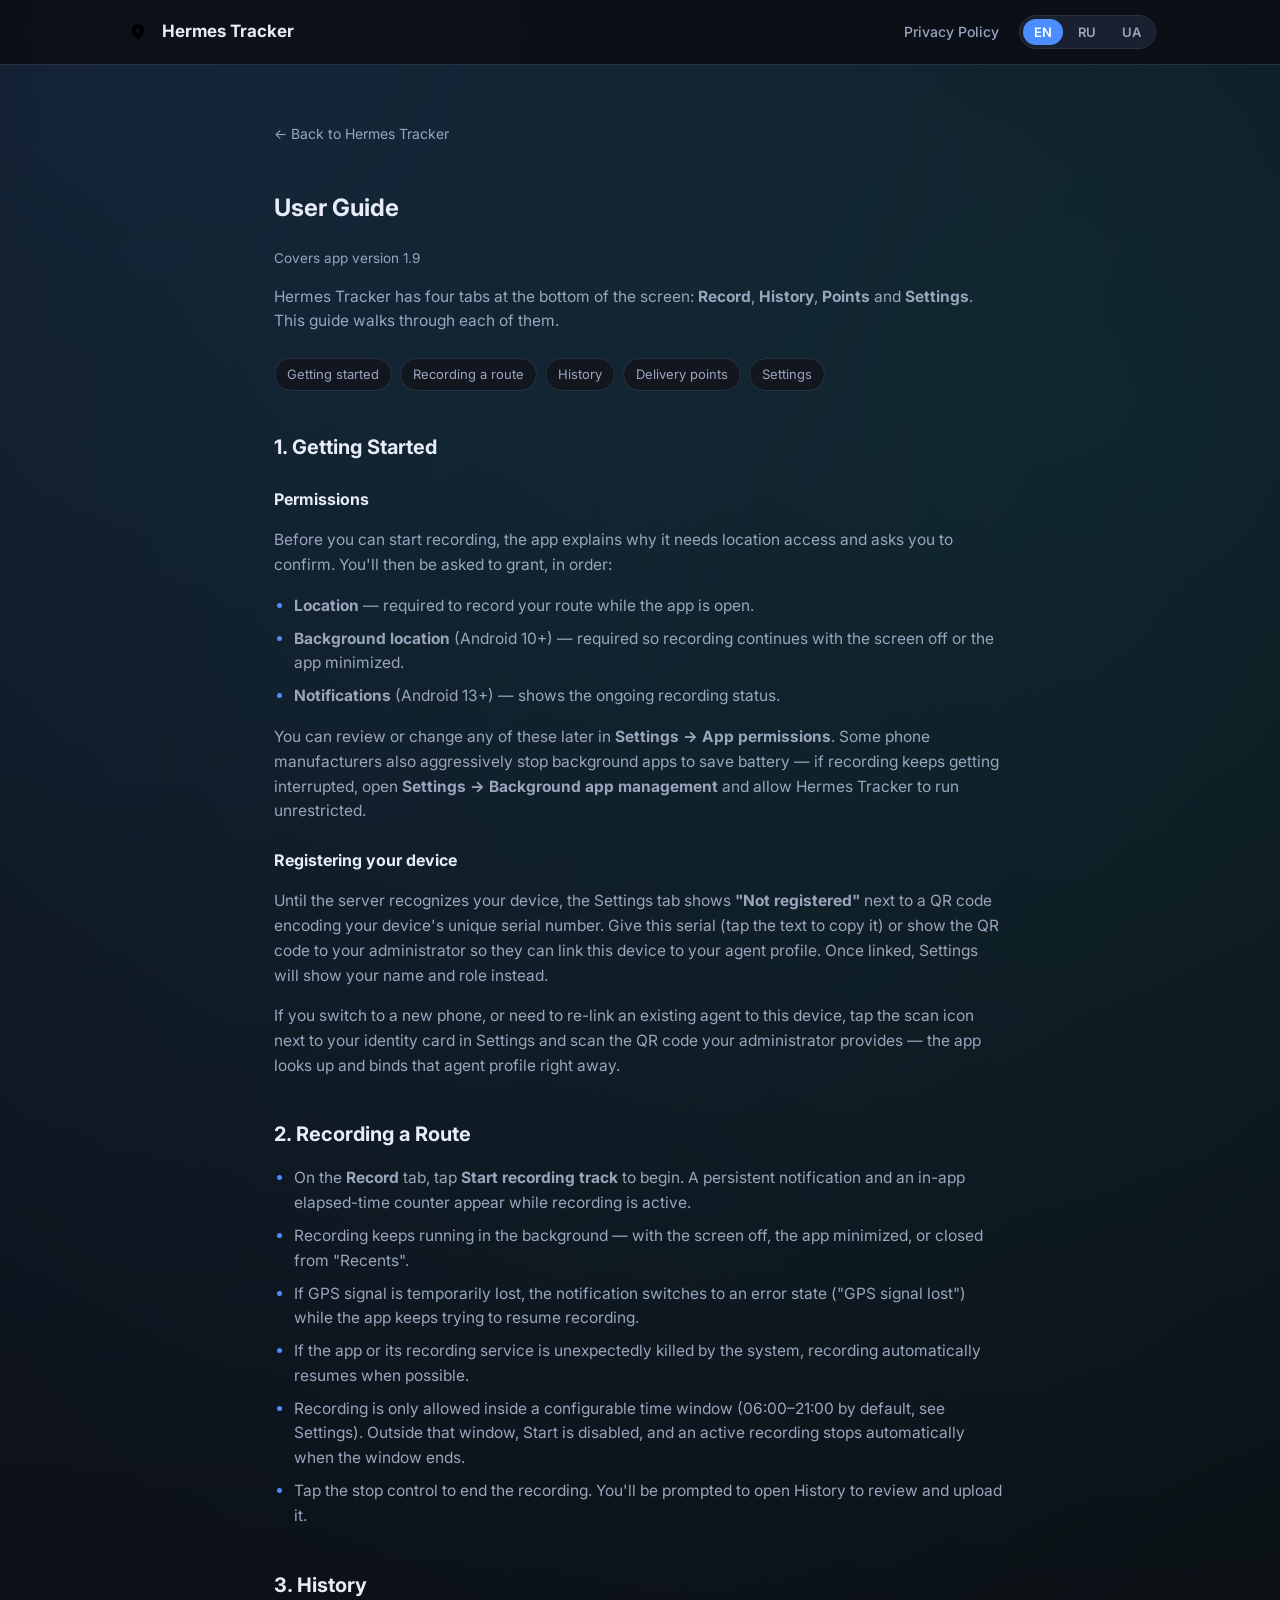
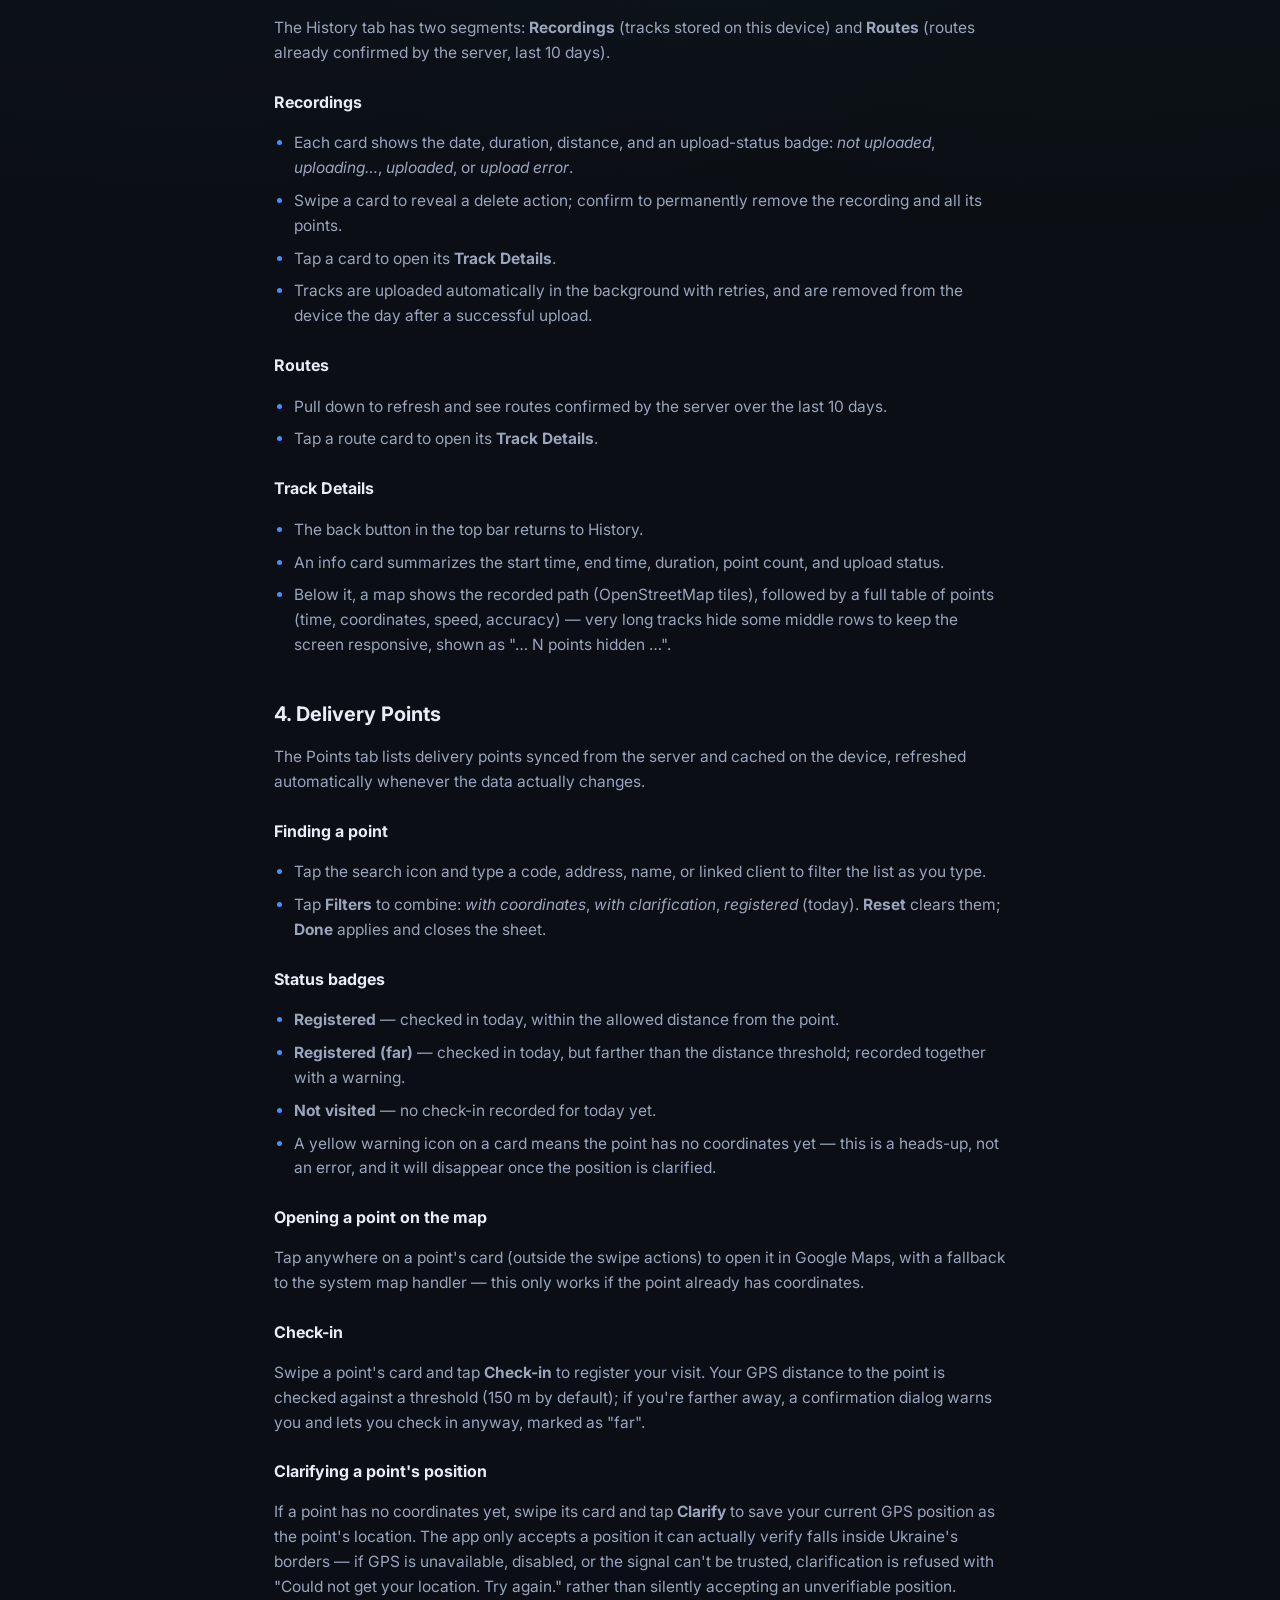
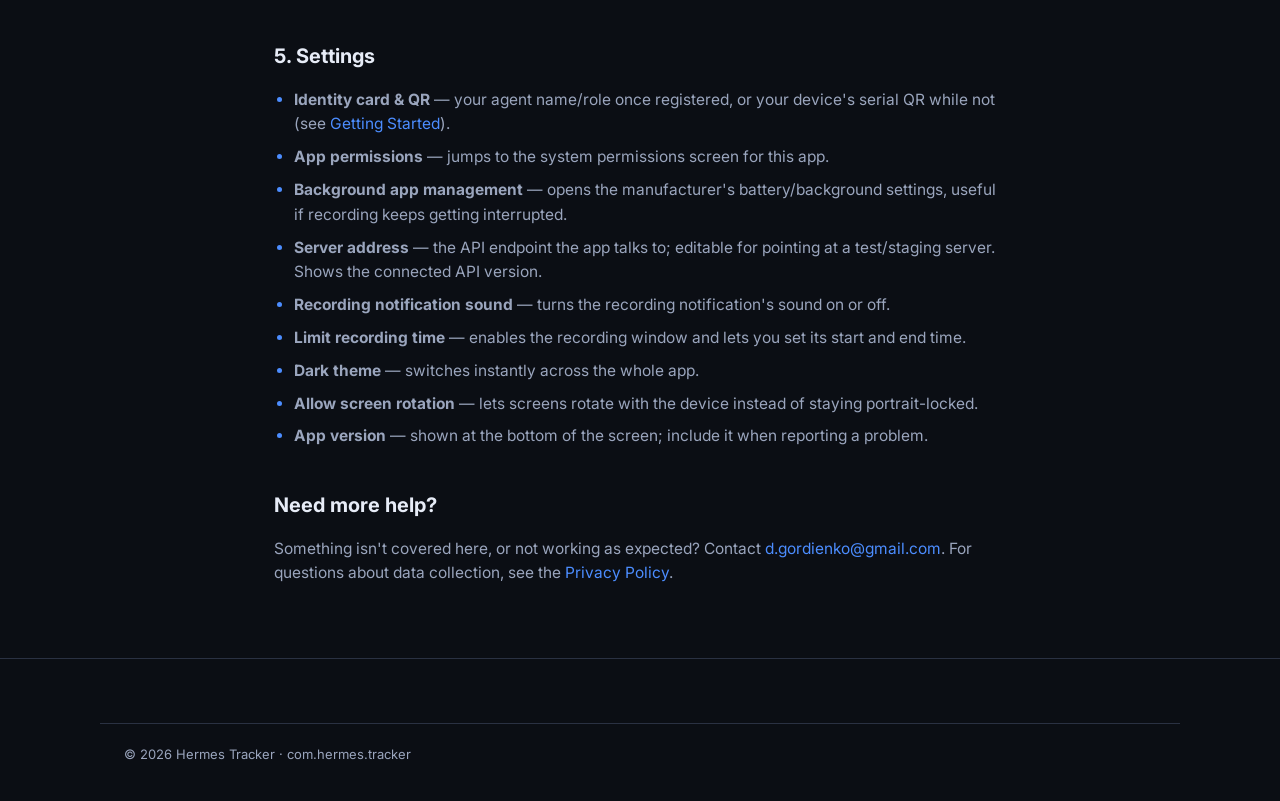
==== guide.html @ 06963a8d "Add user guide page (EN/RU/UK) documenting all app screens Covers permissions and device registratio" ====
<!doctype html>
<html lang="en">
<head>
<meta charset="utf-8">
<meta name="viewport" content="width=device-width, initial-scale=1">
<title>User Guide — Hermes Tracker</title>
<meta name="description" content="How to use Hermes Tracker: recording routes, checking in at delivery points, history, and settings.">
<link rel="icon" type="image/svg+xml" href="assets/img/icon.svg">
<link rel="preconnect" href="https://fonts.googleapis.com">
<link rel="preconnect" href="https://fonts.gstatic.com" crossorigin>
<link href="https://fonts.googleapis.com/css2?family=Inter:wght@400;500;600;700;800&display=swap" rel="stylesheet">
<link rel="stylesheet" href="assets/css/style.css">
</head>
<body>

<header class="site-header">
  <div class="wrap">
    <a class="brand" href="index.html" style="text-decoration:none;">
      <span class="mark"><img src="assets/img/mark.svg" alt="" width="28" height="28"></span>
      Hermes Tracker
    </a>
    <nav class="header-nav">
      <a class="nav-link" href="privacy.html">
        <span data-lang-block="en">Privacy Policy</span>
        <span data-lang-block="ru">Политика конфиденциальности</span>
        <span data-lang-block="uk">Політика конфіденційності</span>
      </a>
      <div class="lang-switch" role="group" aria-label="Language">
        <button class="lang-btn" type="button" data-set-lang="en">EN</button>
        <button class="lang-btn" type="button" data-set-lang="ru">RU</button>
        <button class="lang-btn" type="button" data-set-lang="uk">UA</button>
      </div>
    </nav>
  </div>
</header>

<section>
  <div class="wrap policy">

    <a class="back-link" href="index.html">
      <span data-lang-block="en">&larr; Back to Hermes Tracker</span>
      <span data-lang-block="ru">&larr; Назад к Hermes Tracker</span>
      <span data-lang-block="uk">&larr; Назад до Hermes Tracker</span>
    </a>

    <h1 data-lang-block="en">User Guide</h1>
    <h1 data-lang-block="ru">Руководство пользователя</h1>
    <h1 data-lang-block="uk">Посібник користувача</h1>

    <p class="updated" data-lang-block="en">Covers app version 1.9</p>
    <p class="updated" data-lang-block="ru">Актуально для версии приложения 1.9</p>
    <p class="updated" data-lang-block="uk">Актуально для версії застосунку 1.9</p>

    <p data-lang-block="en">Hermes Tracker has four tabs at the bottom of the screen: <strong>Record</strong>, <strong>History</strong>, <strong>Points</strong> and <strong>Settings</strong>. This guide walks through each of them.</p>
    <p data-lang-block="ru">В нижней части экрана Hermes Tracker расположены четыре вкладки: <strong>Запись</strong>, <strong>История</strong>, <strong>Точки</strong> и <strong>Настройки</strong>. Это руководство описывает каждую из них.</p>
    <p data-lang-block="uk">У нижній частині екрана Hermes Tracker розташовано чотири вкладки: <strong>Запис</strong>, <strong>Історія</strong>, <strong>Точки</strong> та <strong>Налаштування</strong>. Цей посібник описує кожну з них.</p>

    <nav class="toc" aria-label="Sections">
      <a class="pill" href="#getting-started" data-lang-block="en">Getting started</a>
      <a class="pill" href="#getting-started" data-lang-block="ru">Начало работы</a>
      <a class="pill" href="#getting-started" data-lang-block="uk">Початок роботи</a>

      <a class="pill" href="#recording" data-lang-block="en">Recording a route</a>
      <a class="pill" href="#recording" data-lang-block="ru">Запись маршрута</a>
      <a class="pill" href="#recording" data-lang-block="uk">Запис маршруту</a>

      <a class="pill" href="#history" data-lang-block="en">History</a>
      <a class="pill" href="#history" data-lang-block="ru">История</a>
      <a class="pill" href="#history" data-lang-block="uk">Історія</a>

      <a class="pill" href="#points" data-lang-block="en">Delivery points</a>
      <a class="pill" href="#points" data-lang-block="ru">Точки доставки</a>
      <a class="pill" href="#points" data-lang-block="uk">Точки доставки</a>

      <a class="pill" href="#settings" data-lang-block="en">Settings</a>
      <a class="pill" href="#settings" data-lang-block="ru">Настройки</a>
      <a class="pill" href="#settings" data-lang-block="uk">Налаштування</a>
    </nav>

    <!-- 1. Getting started -->
    <h2 id="getting-started" data-lang-block="en">1. Getting Started</h2>
    <h2 id="getting-started" data-lang-block="ru">1. Начало работы</h2>
    <h2 id="getting-started" data-lang-block="uk">1. Початок роботи</h2>

    <h3 data-lang-block="en">Permissions</h3>
    <h3 data-lang-block="ru">Разрешения</h3>
    <h3 data-lang-block="uk">Дозволи</h3>

    <p data-lang-block="en">Before you can start recording, the app explains why it needs location access and asks you to confirm. You'll then be asked to grant, in order:</p>
    <p data-lang-block="ru">Перед началом записи приложение объясняет, зачем ему нужен доступ к геолокации, и просит подтвердить это. После этого будет предложено предоставить по очереди:</p>
    <p data-lang-block="uk">Перед початком запису застосунок пояснює, навіщо йому потрібен доступ до геолокації, і просить підтвердити це. Після цього буде запропоновано надати по черзі:</p>

    <ul data-lang-block="en">
      <li><strong>Location</strong> — required to record your route while the app is open.</li>
      <li><strong>Background location</strong> (Android 10+) — required so recording continues with the screen off or the app minimized.</li>
      <li><strong>Notifications</strong> (Android 13+) — shows the ongoing recording status.</li>
    </ul>
    <ul data-lang-block="ru">
      <li><strong>Геолокация</strong> — нужна для записи маршрута, пока приложение открыто.</li>
      <li><strong>Фоновая геолокация</strong> (Android 10+) — нужна, чтобы запись продолжалась при выключенном экране или свёрнутом приложении.</li>
      <li><strong>Уведомления</strong> (Android 13+) — показывают текущий статус записи.</li>
    </ul>
    <ul data-lang-block="uk">
      <li><strong>Геолокація</strong> — потрібна для запису маршруту, поки застосунок відкрито.</li>
      <li><strong>Фонова геолокація</strong> (Android 10+) — потрібна, щоб запис тривав при вимкненому екрані або згорнутому застосунку.</li>
      <li><strong>Сповіщення</strong> (Android 13+) — показують поточний статус запису.</li>
    </ul>

    <p data-lang-block="en">You can review or change any of these later in <strong>Settings → App permissions</strong>. Some phone manufacturers also aggressively stop background apps to save battery — if recording keeps getting interrupted, open <strong>Settings → Background app management</strong> and allow Hermes Tracker to run unrestricted.</p>
    <p data-lang-block="ru">Позже эти разрешения можно проверить или изменить в разделе <strong>Настройки → Разрешения приложения</strong>. Некоторые производители телефонов агрессивно останавливают фоновые приложения для экономии заряда — если запись постоянно прерывается, откройте <strong>Настройки → Управление фоновыми приложениями</strong> и разрешите Hermes Tracker работать без ограничений.</p>
    <p data-lang-block="uk">Пізніше ці дозволи можна перевірити чи змінити в розділі <strong>Налаштування → Дозволи застосунку</strong>. Деякі виробники телефонів агресивно зупиняють фонові застосунки для економії заряду — якщо запис постійно переривається, відкрийте <strong>Налаштування → Управління фоновими застосунками</strong> і дозвольте Hermes Tracker працювати без обмежень.</p>

    <h3 data-lang-block="en">Registering your device</h3>
    <h3 data-lang-block="ru">Регистрация устройства</h3>
    <h3 data-lang-block="uk">Реєстрація пристрою</h3>

    <p data-lang-block="en">Until the server recognizes your device, the Settings tab shows <strong>"Not registered"</strong> next to a QR code encoding your device's unique serial number. Give this serial (tap the text to copy it) or show the QR code to your administrator so they can link this device to your agent profile. Once linked, Settings will show your name and role instead.</p>
    <p data-lang-block="ru">Пока сервер не распознал ваше устройство, во вкладке Настройки отображается надпись <strong>«Не зарегистрировано»</strong> рядом с QR-кодом, в котором зашит уникальный серийный номер устройства. Сообщите этот серийный номер (нажмите на текст, чтобы скопировать его) или покажите QR-код администратору, чтобы он привязал это устройство к вашему профилю агента. После привязки в Настройках появятся ваше имя и должность.</p>
    <p data-lang-block="uk">Поки сервер не розпізнав ваш пристрій, у вкладці Налаштування відображається напис <strong>«Не зареєстровано»</strong> поруч із QR-кодом, у якому зашито унікальний серійний номер пристрою. Повідомте цей серійний номер (натисніть на текст, щоб скопіювати його) або покажіть QR-код адміністратору, щоб він прив'язав цей пристрій до вашого профілю агента. Після прив'язки в Налаштуваннях з'являться ваше ім'я та посада.</p>

    <p data-lang-block="en">If you switch to a new phone, or need to re-link an existing agent to this device, tap the scan icon next to your identity card in Settings and scan the QR code your administrator provides — the app looks up and binds that agent profile right away.</p>
    <p data-lang-block="ru">Если вы переходите на новый телефон или нужно повторно привязать существующего агента к этому устройству, нажмите значок сканирования рядом с карточкой профиля в Настройках и отсканируйте QR-код, предоставленный администратором — приложение сразу найдёт и привяжет этот профиль агента.</p>
    <p data-lang-block="uk">Якщо ви переходите на новий телефон або потрібно повторно прив'язати наявного агента до цього пристрою, натисніть значок сканування поруч із карткою профілю в Налаштуваннях і відскануйте QR-код, наданий адміністратором — застосунок одразу знайде і прив'яже цей профіль агента.</p>

    <!-- 2. Recording -->
    <h2 id="recording" data-lang-block="en">2. Recording a Route</h2>
    <h2 id="recording" data-lang-block="ru">2. Запись маршрута</h2>
    <h2 id="recording" data-lang-block="uk">2. Запис маршруту</h2>

    <ul data-lang-block="en">
      <li>On the <strong>Record</strong> tab, tap <strong>Start recording track</strong> to begin. A persistent notification and an in-app elapsed-time counter appear while recording is active.</li>
      <li>Recording keeps running in the background — with the screen off, the app minimized, or closed from "Recents".</li>
      <li>If GPS signal is temporarily lost, the notification switches to an error state ("GPS signal lost") while the app keeps trying to resume recording.</li>
      <li>If the app or its recording service is unexpectedly killed by the system, recording automatically resumes when possible.</li>
      <li>Recording is only allowed inside a configurable time window (06:00–21:00 by default, see Settings). Outside that window, Start is disabled, and an active recording stops automatically when the window ends.</li>
      <li>Tap the stop control to end the recording. You'll be prompted to open History to review and upload it.</li>
    </ul>
    <ul data-lang-block="ru">
      <li>На вкладке <strong>Запись</strong> нажмите <strong>«Начать запись трека»</strong>, чтобы начать. Пока запись активна, отображается постоянное уведомление и счётчик прошедшего времени в приложении.</li>
      <li>Запись продолжает работать в фоне — при выключенном экране, свёрнутом приложении или его закрытии из списка «Недавние».</li>
      <li>Если сигнал GPS временно потерян, уведомление переключается в состояние ошибки («Сигнал GPS потерян»), а приложение продолжает попытки возобновить запись.</li>
      <li>Если система неожиданно завершает приложение или его сервис записи, запись автоматически возобновляется, когда это становится возможно.</li>
      <li>Запись разрешена только в пределах настраиваемого временного окна (по умолчанию 06:00–21:00, см. Настройки). Вне этого окна кнопка «Начать» недоступна, а активная запись автоматически останавливается по окончании окна.</li>
      <li>Нажмите кнопку остановки, чтобы завершить запись. Приложение предложит перейти в Историю, чтобы проверить и выгрузить трек.</li>
    </ul>
    <ul data-lang-block="uk">
      <li>На вкладці <strong>Запис</strong> натисніть <strong>«Почати запис треку»</strong>, щоб розпочати. Поки запис активний, відображається постійне сповіщення та лічильник часу, що минув, у застосунку.</li>
      <li>Запис продовжує працювати у фоні — при вимкненому екрані, згорнутому застосунку чи його закритті зі списку «Останні».</li>
      <li>Якщо сигнал GPS тимчасово втрачено, сповіщення перемикається в стан помилки («Сигнал GPS втрачено»), а застосунок продовжує намагатися відновити запис.</li>
      <li>Якщо система несподівано завершує застосунок або його сервіс запису, запис автоматично відновлюється, щойно це стає можливим.</li>
      <li>Запис дозволено лише в межах налаштовуваного часового вікна (за замовчуванням 06:00–21:00, див. Налаштування). Поза цим вікном кнопка «Почати» недоступна, а активний запис автоматично зупиняється по завершенні вікна.</li>
      <li>Натисніть кнопку зупинки, щоб завершити запис. Застосунок запропонує перейти до Історії, щоб перевірити та вивантажити трек.</li>
    </ul>

    <!-- 3. History -->
    <h2 id="history" data-lang-block="en">3. History</h2>
    <h2 id="history" data-lang-block="ru">3. История</h2>
    <h2 id="history" data-lang-block="uk">3. Історія</h2>

    <p data-lang-block="en">The History tab has two segments: <strong>Recordings</strong> (tracks stored on this device) and <strong>Routes</strong> (routes already confirmed by the server, last 10 days).</p>
    <p data-lang-block="ru">Вкладка История содержит два раздела: <strong>Записи</strong> (треки, хранящиеся на этом устройстве) и <strong>Маршруты</strong> (маршруты, уже подтверждённые сервером, за последние 10 дней).</p>
    <p data-lang-block="uk">Вкладка Історія містить два розділи: <strong>Записи</strong> (треки, що зберігаються на цьому пристрої) і <strong>Маршрути</strong> (маршрути, вже підтверджені сервером, за останні 10 днів).</p>

    <h3 data-lang-block="en">Recordings</h3>
    <h3 data-lang-block="ru">Записи</h3>
    <h3 data-lang-block="uk">Записи</h3>

    <ul data-lang-block="en">
      <li>Each card shows the date, duration, distance, and an upload-status badge: <em>not uploaded</em>, <em>uploading…</em>, <em>uploaded</em>, or <em>upload error</em>.</li>
      <li>Swipe a card to reveal a delete action; confirm to permanently remove the recording and all its points.</li>
      <li>Tap a card to open its <strong>Track Details</strong>.</li>
      <li>Tracks are uploaded automatically in the background with retries, and are removed from the device the day after a successful upload.</li>
    </ul>
    <ul data-lang-block="ru">
      <li>Каждая карточка показывает дату, длительность, дистанцию и бейдж статуса выгрузки: <em>не выгружен</em>, <em>выгружается...</em>, <em>выгружен</em> или <em>ошибка выгрузки</em>.</li>
      <li>Смахните карточку, чтобы открыть действие удаления; подтвердите, чтобы навсегда удалить запись и все её точки.</li>
      <li>Нажмите на карточку, чтобы открыть <strong>Детали трека</strong>.</li>
      <li>Треки автоматически выгружаются в фоне с повторными попытками и удаляются с устройства на следующий день после успешной выгрузки.</li>
    </ul>
    <ul data-lang-block="uk">
      <li>Кожна картка показує дату, тривалість, дистанцію та бейдж статусу вивантаження: <em>не вивантажено</em>, <em>вивантажується...</em>, <em>вивантажено</em> або <em>помилка вивантаження</em>.</li>
      <li>Змахніть картку, щоб відкрити дію видалення; підтвердіть, щоб назавжди видалити запис і всі його точки.</li>
      <li>Натисніть на картку, щоб відкрити <strong>Деталі треку</strong>.</li>
      <li>Треки автоматично вивантажуються у фоні з повторними спробами та видаляються з пристрою наступного дня після успішного вивантаження.</li>
    </ul>

    <h3 data-lang-block="en">Routes</h3>
    <h3 data-lang-block="ru">Маршруты</h3>
    <h3 data-lang-block="uk">Маршрути</h3>

    <ul data-lang-block="en">
      <li>Pull down to refresh and see routes confirmed by the server over the last 10 days.</li>
      <li>Tap a route card to open its <strong>Track Details</strong>.</li>
    </ul>
    <ul data-lang-block="ru">
      <li>Потяните вниз, чтобы обновить список маршрутов, подтверждённых сервером за последние 10 дней.</li>
      <li>Нажмите на карточку маршрута, чтобы открыть его <strong>Детали трека</strong>.</li>
    </ul>
    <ul data-lang-block="uk">
      <li>Потягніть вниз, щоб оновити список маршрутів, підтверджених сервером за останні 10 днів.</li>
      <li>Натисніть на картку маршруту, щоб відкрити його <strong>Деталі треку</strong>.</li>
    </ul>

    <h3 data-lang-block="en">Track Details</h3>
    <h3 data-lang-block="ru">Детали трека</h3>
    <h3 data-lang-block="uk">Деталі треку</h3>

    <ul data-lang-block="en">
      <li>The back button in the top bar returns to History.</li>
      <li>An info card summarizes the start time, end time, duration, point count, and upload status.</li>
      <li>Below it, a map shows the recorded path (OpenStreetMap tiles), followed by a full table of points (time, coordinates, speed, accuracy) — very long tracks hide some middle rows to keep the screen responsive, shown as "… N points hidden …".</li>
    </ul>
    <ul data-lang-block="ru">
      <li>Кнопка «Назад» в верхней панели возвращает в Историю.</li>
      <li>Карточка сведений показывает время начала, время окончания, длительность, количество точек и статус выгрузки.</li>
      <li>Ниже расположена карта с записанным маршрутом (тайлы OpenStreetMap), а под ней — полная таблица точек (время, координаты, скорость, точность); в очень длинных треках часть строк в середине скрывается для скорости работы экрана и обозначается как «… скрыто N точек …».</li>
    </ul>
    <ul data-lang-block="uk">
      <li>Кнопка «Назад» у верхній панелі повертає до Історії.</li>
      <li>Картка відомостей показує час початку, час завершення, тривалість, кількість точок і статус вивантаження.</li>
      <li>Нижче розташована карта із записаним маршрутом (тайли OpenStreetMap), а під нею — повна таблиця точок (час, координати, швидкість, точність); у дуже довгих треках частину рядків посередині приховано для швидкодії екрана, позначено як «… приховано N точок …».</li>
    </ul>

    <!-- 4. Delivery points -->
    <h2 id="points" data-lang-block="en">4. Delivery Points</h2>
    <h2 id="points" data-lang-block="ru">4. Точки доставки</h2>
    <h2 id="points" data-lang-block="uk">4. Точки доставки</h2>

    <p data-lang-block="en">The Points tab lists delivery points synced from the server and cached on the device, refreshed automatically whenever the data actually changes.</p>
    <p data-lang-block="ru">Вкладка Точки показывает список точек доставки, синхронизированных с сервера и кэшированных на устройстве; список автоматически обновляется при реальном изменении данных.</p>
    <p data-lang-block="uk">Вкладка Точки показує список точок доставки, синхронізованих із сервера та кешованих на пристрої; список автоматично оновлюється за реальної зміни даних.</p>

    <h3 data-lang-block="en">Finding a point</h3>
    <h3 data-lang-block="ru">Поиск точки</h3>
    <h3 data-lang-block="uk">Пошук точки</h3>

    <ul data-lang-block="en">
      <li>Tap the search icon and type a code, address, name, or linked client to filter the list as you type.</li>
      <li>Tap <strong>Filters</strong> to combine: <em>with coordinates</em>, <em>with clarification</em>, <em>registered</em> (today). <strong>Reset</strong> clears them; <strong>Done</strong> applies and closes the sheet.</li>
    </ul>
    <ul data-lang-block="ru">
      <li>Нажмите значок поиска и введите код, адрес, название или связанного клиента — список фильтруется по мере ввода.</li>
      <li>Нажмите <strong>«Фильтры»</strong>, чтобы скомбинировать: <em>только с координатами</em>, <em>только с уточнениями</em>, <em>только зарегистрированные</em> (сегодня). <strong>«Сбросить»</strong> очищает фильтры; <strong>«Готово»</strong> применяет их и закрывает лист.</li>
    </ul>
    <ul data-lang-block="uk">
      <li>Натисніть значок пошуку і введіть код, адресу, назву або пов'язаного клієнта — список фільтрується під час введення.</li>
      <li>Натисніть <strong>«Фільтри»</strong>, щоб скомбінувати: <em>лише з координатами</em>, <em>лише з уточненнями</em>, <em>лише зареєстровані</em> (сьогодні). <strong>«Скинути»</strong> очищає фільтри; <strong>«Готово»</strong> застосовує їх і закриває лист.</li>
    </ul>

    <h3 data-lang-block="en">Status badges</h3>
    <h3 data-lang-block="ru">Бейджи статуса</h3>
    <h3 data-lang-block="uk">Бейджі статусу</h3>

    <ul data-lang-block="en">
      <li><strong>Registered</strong> — checked in today, within the allowed distance from the point.</li>
      <li><strong>Registered (far)</strong> — checked in today, but farther than the distance threshold; recorded together with a warning.</li>
      <li><strong>Not visited</strong> — no check-in recorded for today yet.</li>
      <li>A yellow warning icon on a card means the point has no coordinates yet — this is a heads-up, not an error, and it will disappear once the position is clarified.</li>
    </ul>
    <ul data-lang-block="ru">
      <li><strong>Зарегистрировано</strong> — чек-ин сегодня выполнен в пределах допустимого расстояния до точки.</li>
      <li><strong>Зарегистрировано (далеко)</strong> — чек-ин сегодня выполнен, но с превышением порога расстояния; зафиксирован вместе с предупреждением.</li>
      <li><strong>Не посещалась</strong> — сегодня чек-ин ещё не выполнялся.</li>
      <li>Жёлтый значок предупреждения на карточке означает, что у точки пока нет координат — это предупреждение, а не ошибка, и оно исчезнет после уточнения позиции.</li>
    </ul>
    <ul data-lang-block="uk">
      <li><strong>Зареєстровано</strong> — чек-ін сьогодні виконано в межах допустимої відстані до точки.</li>
      <li><strong>Зареєстровано (далеко)</strong> — чек-ін сьогодні виконано, але з перевищенням порогу відстані; зафіксовано разом із попередженням.</li>
      <li><strong>Не відвідувалась</strong> — сьогодні чек-ін ще не виконувався.</li>
      <li>Жовтий значок попередження на картці означає, що в точки поки немає координат — це попередження, а не помилка, і воно зникне після уточнення позиції.</li>
    </ul>

    <h3 data-lang-block="en">Opening a point on the map</h3>
    <h3 data-lang-block="ru">Открытие точки на карте</h3>
    <h3 data-lang-block="uk">Відкриття точки на карті</h3>

    <p data-lang-block="en">Tap anywhere on a point's card (outside the swipe actions) to open it in Google Maps, with a fallback to the system map handler — this only works if the point already has coordinates.</p>
    <p data-lang-block="ru">Нажмите в любом месте карточки точки (вне зоны свайп-действий), чтобы открыть её в Google Maps с фоллбеком на системный обработчик карт — это работает только если у точки уже есть координаты.</p>
    <p data-lang-block="uk">Натисніть у будь-якому місці картки точки (поза зоною свайп-дій), щоб відкрити її в Google Maps із фолбеком на системний обробник карт — це працює лише якщо в точки вже є координати.</p>

    <h3 data-lang-block="en">Check-in</h3>
    <h3 data-lang-block="ru">Регистрация (чек-ин)</h3>
    <h3 data-lang-block="uk">Реєстрація (чек-ін)</h3>

    <p data-lang-block="en">Swipe a point's card and tap <strong>Check-in</strong> to register your visit. Your GPS distance to the point is checked against a threshold (150 m by default); if you're farther away, a confirmation dialog warns you and lets you check in anyway, marked as "far".</p>
    <p data-lang-block="ru">Смахните карточку точки и нажмите <strong>«Регистрация»</strong>, чтобы зарегистрировать визит. Расстояние по GPS до точки сравнивается с порогом (по умолчанию 150 м); если вы дальше, появится диалог с предупреждением, где можно всё равно подтвердить регистрацию — она будет отмечена как «далеко».</p>
    <p data-lang-block="uk">Змахніть картку точки і натисніть <strong>«Реєстрація»</strong>, щоб зареєструвати візит. Відстань за GPS до точки порівнюється з порогом (за замовчуванням 150 м); якщо ви далі, з'явиться діалог із попередженням, де можна все одно підтвердити реєстрацію — її буде позначено як «далеко».</p>

    <h3 data-lang-block="en">Clarifying a point's position</h3>
    <h3 data-lang-block="ru">Уточнение позиции точки</h3>
    <h3 data-lang-block="uk">Уточнення позиції точки</h3>

    <p data-lang-block="en">If a point has no coordinates yet, swipe its card and tap <strong>Clarify</strong> to save your current GPS position as the point's location. The app only accepts a position it can actually verify falls inside Ukraine's borders — if GPS is unavailable, disabled, or the signal can't be trusted, clarification is refused with "Could not get your location. Try again." rather than silently accepting an unverifiable position.</p>
    <p data-lang-block="ru">Если у точки ещё нет координат, смахните карточку и нажмите <strong>«Позиция»</strong>, чтобы сохранить вашу текущую GPS-позицию как местоположение точки. Приложение принимает только позицию, которую оно может реально проверить на попадание в границы Украины — если GPS недоступен, отключён или сигналу нельзя доверять, уточнение отклоняется с сообщением «Не удалось получить вашу позицию. Попробуйте снова.» вместо того, чтобы молча принять непроверенную позицию.</p>
    <p data-lang-block="uk">Якщо в точки ще немає координат, змахніть картку і натисніть <strong>«Позиція»</strong>, щоб зберегти вашу поточну GPS-позицію як місцезнаходження точки. Застосунок приймає лише позицію, яку він реально може перевірити на входження в межі України — якщо GPS недоступний, вимкнений або сигналу не можна довіряти, уточнення відхиляється з повідомленням «Не вдалося отримати вашу позицію. Спробуйте знову.» замість того, щоб мовчки прийняти неперевірену позицію.</p>

    <!-- 5. Settings -->
    <h2 id="settings" data-lang-block="en">5. Settings</h2>
    <h2 id="settings" data-lang-block="ru">5. Настройки</h2>
    <h2 id="settings" data-lang-block="uk">5. Налаштування</h2>

    <ul data-lang-block="en">
      <li><strong>Identity card &amp; QR</strong> — your agent name/role once registered, or your device's serial QR while not (see <a href="#getting-started">Getting Started</a>).</li>
      <li><strong>App permissions</strong> — jumps to the system permissions screen for this app.</li>
      <li><strong>Background app management</strong> — opens the manufacturer's battery/background settings, useful if recording keeps getting interrupted.</li>
      <li><strong>Server address</strong> — the API endpoint the app talks to; editable for pointing at a test/staging server. Shows the connected API version.</li>
      <li><strong>Recording notification sound</strong> — turns the recording notification's sound on or off.</li>
      <li><strong>Limit recording time</strong> — enables the recording window and lets you set its start and end time.</li>
      <li><strong>Dark theme</strong> — switches instantly across the whole app.</li>
      <li><strong>Allow screen rotation</strong> — lets screens rotate with the device instead of staying portrait-locked.</li>
      <li><strong>App version</strong> — shown at the bottom of the screen; include it when reporting a problem.</li>
    </ul>
    <ul data-lang-block="ru">
      <li><strong>Карточка профиля и QR</strong> — имя и должность агента после регистрации или QR-код с серийным номером устройства, пока регистрации нет (см. раздел <a href="#getting-started">«Начало работы»</a>).</li>
      <li><strong>Разрешения приложения</strong> — переход к системному экрану разрешений для этого приложения.</li>
      <li><strong>Управление фоновыми приложениями</strong> — открывает настройки батареи/фона производителя устройства; полезно, если запись постоянно прерывается.</li>
      <li><strong>Адрес сервера</strong> — API-адрес, с которым работает приложение; можно изменить, чтобы направить приложение на тестовый сервер. Показывает подключённую версию API.</li>
      <li><strong>Звук уведомления о записи</strong> — включает или отключает звук уведомления о записи.</li>
      <li><strong>Ограничить время записи</strong> — включает окно времени записи и позволяет задать его начало и конец.</li>
      <li><strong>Тёмная тема</strong> — переключается мгновенно во всём приложении.</li>
      <li><strong>Разрешить поворот экрана</strong> — позволяет экранам поворачиваться вместе с устройством вместо фиксированного портретного положения.</li>
      <li><strong>Версия приложения</strong> — отображается внизу экрана; указывайте её при сообщении о проблеме.</li>
    </ul>
    <ul data-lang-block="uk">
      <li><strong>Картка профілю та QR</strong> — ім'я та посада агента після реєстрації або QR-код із серійним номером пристрою, поки реєстрації немає (див. розділ <a href="#getting-started">«Початок роботи»</a>).</li>
      <li><strong>Дозволи застосунку</strong> — перехід до системного екрана дозволів для цього застосунку.</li>
      <li><strong>Управління фоновими застосунками</strong> — відкриває налаштування батареї/фону виробника пристрою; корисно, якщо запис постійно переривається.</li>
      <li><strong>Адреса сервера</strong> — API-адреса, з якою працює застосунок; можна змінити, щоб спрямувати застосунок на тестовий сервер. Показує підключену версію API.</li>
      <li><strong>Звук сповіщення про запис</strong> — вмикає або вимикає звук сповіщення про запис.</li>
      <li><strong>Обмежити час запису</strong> — вмикає часове вікно запису та дозволяє задати його початок і кінець.</li>
      <li><strong>Темна тема</strong> — перемикається миттєво в усьому застосунку.</li>
      <li><strong>Дозволити поворот екрана</strong> — дозволяє екранам повертатися разом із пристроєм замість фіксованого портретного положення.</li>
      <li><strong>Версія застосунку</strong> — відображається внизу екрана; вказуйте її, повідомляючи про проблему.</li>
    </ul>

    <!-- Support -->
    <h2 data-lang-block="en">Need more help?</h2>
    <h2 data-lang-block="ru">Нужна дополнительная помощь?</h2>
    <h2 data-lang-block="uk">Потрібна додаткова допомога?</h2>

    <p data-lang-block="en">Something isn't covered here, or not working as expected? Contact <a href="mailto:d.gordienko@gmail.com">d.gordienko@gmail.com</a>. For questions about data collection, see the <a href="privacy.html">Privacy Policy</a>.</p>
    <p data-lang-block="ru">Что-то не описано здесь или работает не так, как ожидалось? Напишите на <a href="mailto:d.gordienko@gmail.com">d.gordienko@gmail.com</a>. По вопросам сбора данных — смотрите <a href="privacy.html">Политику конфиденциальности</a>.</p>
    <p data-lang-block="uk">Щось не описано тут або працює не так, як очікувалося? Напишіть на <a href="mailto:d.gordienko@gmail.com">d.gordienko@gmail.com</a>. З питань щодо збору даних — дивіться <a href="privacy.html">Політику конфіденційності</a>.</p>

  </div>
</section>

<footer class="site-footer">
  <div class="wrap copyright">
    <span>© 2026 Hermes Tracker · com.hermes.tracker</span>
  </div>
</footer>

<script src="assets/js/lang.js"></script>
</body>
</html>
---- assets/css/style.css ----
:root {
  --navy-bg: #0B0E14;
  --navy-surface: #12161F;
  --navy-surface-variant: #1A2030;
  --navy-surface-high: #1E2433;
  --navy-border: #2A3142;
  --accent-blue: #4C8DFF;
  --accent-blue-dark: #2B5FCC;
  --accent-blue-container: #1E3A66;
  --emerald: #10B981;
  --emerald-2: #34D399;
  --on-primary: #E7ECF7;
  --on-secondary: #9AA5BD;
  --warning: #EB3B5A;
  --radius-lg: 20px;
  --radius-md: 14px;
  --max-width: 1080px;
}

* { box-sizing: border-box; }

html, body {
  margin: 0;
  padding: 0;
}

body {
  background: var(--navy-bg);
  background-image:
    radial-gradient(circle at 15% 0%, rgba(76, 141, 255, 0.14), transparent 45%),
    radial-gradient(circle at 85% 10%, rgba(16, 185, 129, 0.10), transparent 40%);
  color: var(--on-primary);
  font-family: 'Inter', -apple-system, BlinkMacSystemFont, 'Segoe UI', Roboto, Helvetica, Arial, sans-serif;
  line-height: 1.6;
  -webkit-font-smoothing: antialiased;
}

[data-lang-block] { display: block; }
[hidden] { display: none !important; }
li[data-lang-block] { display: list-item; }
span[data-lang-block] { display: inline; }

a { color: var(--accent-blue); text-decoration: none; }
a:hover { text-decoration: underline; }

.wrap {
  max-width: var(--max-width);
  margin: 0 auto;
  padding: 0 24px;
}

/* Header */
.site-header {
  position: sticky;
  top: 0;
  z-index: 20;
  background: rgba(11, 14, 20, 0.85);
  backdrop-filter: blur(10px);
  border-bottom: 1px solid var(--navy-border);
}

.site-header .wrap {
  display: flex;
  align-items: center;
  justify-content: space-between;
  height: 64px;
}

.brand {
  display: flex;
  align-items: center;
  gap: 10px;
  font-weight: 700;
  font-size: 17px;
  color: var(--on-primary);
}

.brand .mark {
  width: 28px;
  height: 28px;
  color: var(--accent-blue);
}

.brand .mark svg { width: 100%; height: 100%; display: block; }

.header-nav {
  display: flex;
  align-items: center;
  gap: 20px;
}

.header-nav a.nav-link {
  color: var(--on-secondary);
  font-size: 14px;
  font-weight: 500;
}
.header-nav a.nav-link:hover { color: var(--on-primary); text-decoration: none; }

.lang-switch {
  display: flex;
  gap: 4px;
  background: var(--navy-surface-variant);
  border: 1px solid var(--navy-border);
  border-radius: 999px;
  padding: 3px;
}

.lang-btn {
  border: none;
  background: transparent;
  color: var(--on-secondary);
  font-size: 13px;
  font-weight: 600;
  padding: 5px 11px;
  border-radius: 999px;
  cursor: pointer;
  font-family: inherit;
}

.lang-btn.active {
  background: var(--accent-blue);
  color: #fff;
}

/* Hero */
.hero {
  padding: 72px 0 56px;
  border-bottom: 1px solid var(--navy-border);
}

.hero-inner {
  display: flex;
  align-items: center;
  gap: 48px;
}

.hero-icon {
  flex: 0 0 auto;
  width: 108px;
  height: 108px;
  border-radius: 26px;
  overflow: hidden;
  box-shadow: 0 20px 50px -12px rgba(76, 141, 255, 0.45);
}
.hero-icon img { width: 100%; height: 100%; display: block; }

.eyebrow {
  display: inline-block;
  font-size: 12px;
  font-weight: 700;
  letter-spacing: 0.06em;
  text-transform: uppercase;
  color: var(--emerald-2);
  background: rgba(16, 185, 129, 0.12);
  border: 1px solid rgba(16, 185, 129, 0.3);
  padding: 4px 10px;
  border-radius: 999px;
  margin-bottom: 14px;
}

.hero h1 {
  font-size: 40px;
  line-height: 1.1;
  margin: 0 0 12px;
  font-weight: 800;
  letter-spacing: -0.01em;
}

.hero .subtitle {
  font-size: 18px;
  color: var(--on-secondary);
  max-width: 60ch;
  margin: 0 0 16px;
}

.meta-row {
  display: flex;
  flex-wrap: wrap;
  gap: 10px;
}

.hero-cta {
  margin-top: 20px;
}

.pill {
  font-size: 13px;
  color: var(--on-secondary);
  background: var(--navy-surface);
  border: 1px solid var(--navy-border);
  padding: 5px 12px;
  border-radius: 999px;
}

/* Sections */
section { padding: 56px 0; }
section.alt { background: rgba(255,255,255,0.015); border-top: 1px solid var(--navy-border); border-bottom: 1px solid var(--navy-border); }

h2.section-title {
  font-size: 26px;
  font-weight: 800;
  margin: 0 0 8px;
  letter-spacing: -0.01em;
}

.section-lede {
  color: var(--on-secondary);
  max-width: 68ch;
  margin: 0 0 32px;
  font-size: 15.5px;
}

.card-grid {
  display: grid;
  grid-template-columns: repeat(auto-fit, minmax(280px, 1fr));
  gap: 20px;
}

.card {
  background: var(--navy-surface);
  border: 1px solid var(--navy-border);
  border-radius: var(--radius-lg);
  padding: 24px;
}

.card .card-icon {
  width: 40px;
  height: 40px;
  border-radius: 12px;
  background: var(--accent-blue-container);
  color: var(--accent-blue);
  display: flex;
  align-items: center;
  justify-content: center;
  margin-bottom: 16px;
  font-size: 18px;
}

.card h3 {
  font-size: 17px;
  margin: 0 0 12px;
  font-weight: 700;
}

.card ul {
  margin: 0;
  padding-left: 18px;
  color: var(--on-secondary);
  font-size: 14.5px;
}

.card ul li { margin-bottom: 9px; }
.card ul li:last-child { margin-bottom: 0; }
.card ul li::marker { color: var(--accent-blue); }

.overview p {
  color: var(--on-secondary);
  max-width: 74ch;
  font-size: 16px;
}
.overview p strong { color: var(--on-primary); }

/* Requirements table-ish list */
.req-grid {
  display: grid;
  grid-template-columns: repeat(auto-fit, minmax(240px, 1fr));
  gap: 16px;
}

.req-item {
  border: 1px solid var(--navy-border);
  border-radius: var(--radius-md);
  padding: 16px 18px;
  background: var(--navy-surface);
}

.req-item .label {
  font-size: 12px;
  text-transform: uppercase;
  letter-spacing: 0.05em;
  color: var(--accent-blue);
  font-weight: 700;
  margin-bottom: 6px;
}

.req-item p { margin: 0; color: var(--on-secondary); font-size: 14.5px; }

/* Notice / privacy teaser */
.notice {
  border: 1px solid var(--navy-border);
  background: linear-gradient(135deg, rgba(76,141,255,0.08), rgba(16,185,129,0.05));
  border-radius: var(--radius-lg);
  padding: 28px;
  display: flex;
  align-items: center;
  justify-content: space-between;
  gap: 24px;
  flex-wrap: wrap;
}

.notice p { margin: 0; color: var(--on-secondary); max-width: 56ch; font-size: 14.5px; }
.notice h3 { margin: 0 0 6px; font-size: 18px; }

.btn {
  display: inline-flex;
  align-items: center;
  gap: 8px;
  background: var(--accent-blue);
  color: #fff;
  font-weight: 600;
  font-size: 14px;
  padding: 11px 18px;
  border-radius: 999px;
  white-space: nowrap;
}
.btn:hover { background: var(--accent-blue-dark); text-decoration: none; }

.btn-ghost {
  background: transparent;
  border: 1px solid var(--navy-border);
  color: var(--on-primary);
}
.btn-ghost:hover { border-color: var(--accent-blue); background: rgba(76,141,255,0.08); }

/* Footer */
.site-footer {
  border-top: 1px solid var(--navy-border);
  padding: 36px 0;
}

.footer-inner {
  display: flex;
  flex-wrap: wrap;
  justify-content: space-between;
  gap: 20px;
  align-items: flex-start;
}

.footer-inner .brand { margin-bottom: 8px; }

.footer-col p, .footer-col a { color: var(--on-secondary); font-size: 13.5px; }
.footer-col a { display: block; margin-bottom: 6px; }
.footer-col h4 {
  font-size: 12px;
  text-transform: uppercase;
  letter-spacing: 0.05em;
  color: var(--on-secondary);
  margin: 0 0 12px;
}

.copyright {
  margin-top: 28px;
  padding-top: 20px;
  border-top: 1px solid var(--navy-border);
  color: var(--on-secondary);
  font-size: 13px;
}

/* Privacy page */
.policy {
  max-width: 780px;
}

.policy h2 {
  font-size: 20px;
  margin: 40px 0 12px;
  font-weight: 700;
  color: var(--on-primary);
}
.policy h2:first-of-type { margin-top: 0; }

.policy p, .policy li {
  color: var(--on-secondary);
  font-size: 15.5px;
}

.policy h3 {
  font-size: 16px;
  margin: 24px 0 10px;
  font-weight: 700;
  color: var(--on-primary);
}

.policy ul, .policy ol { padding-left: 20px; }
.policy ul li, .policy ol li { margin-bottom: 8px; }
.policy ul li::marker, .policy ol li::marker { color: var(--accent-blue); }

.toc {
  display: flex;
  flex-wrap: wrap;
  gap: 8px;
  margin: 24px 0 40px;
}

.toc a.pill {
  color: var(--on-secondary);
  text-decoration: none;
}
.toc a.pill:hover {
  color: var(--accent-blue);
  border-color: var(--accent-blue);
}

.policy .updated {
  color: var(--on-secondary);
  font-size: 13.5px;
  margin-bottom: 8px;
}

.back-link {
  display: inline-flex;
  align-items: center;
  gap: 6px;
  font-size: 14px;
  margin-bottom: 24px;
  color: var(--on-secondary);
}
.back-link:hover { color: var(--accent-blue); }

@media (max-width: 720px) {
  .hero-inner { flex-direction: column; align-items: flex-start; text-align: left; }
  .hero h1 { font-size: 30px; }
  .site-header .wrap { flex-wrap: wrap; height: auto; padding-top: 12px; padding-bottom: 12px; gap: 10px; }
}
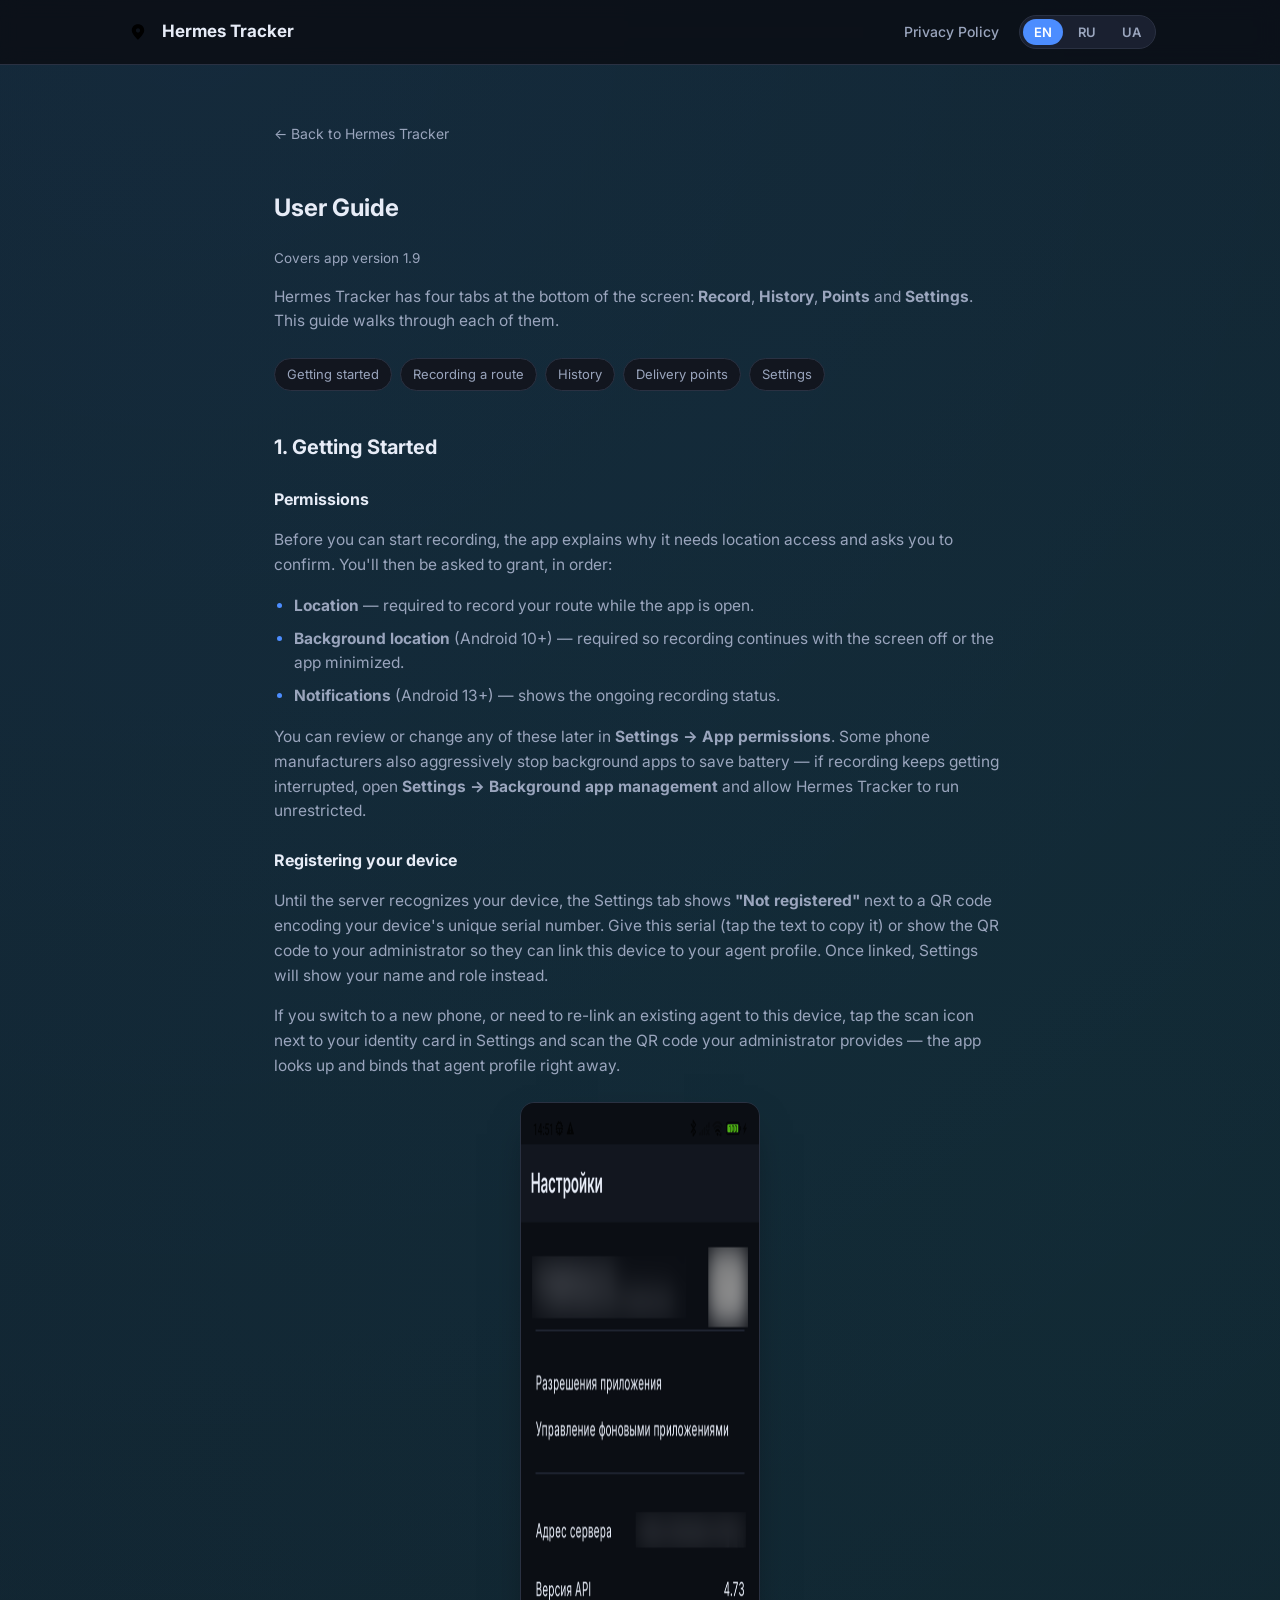
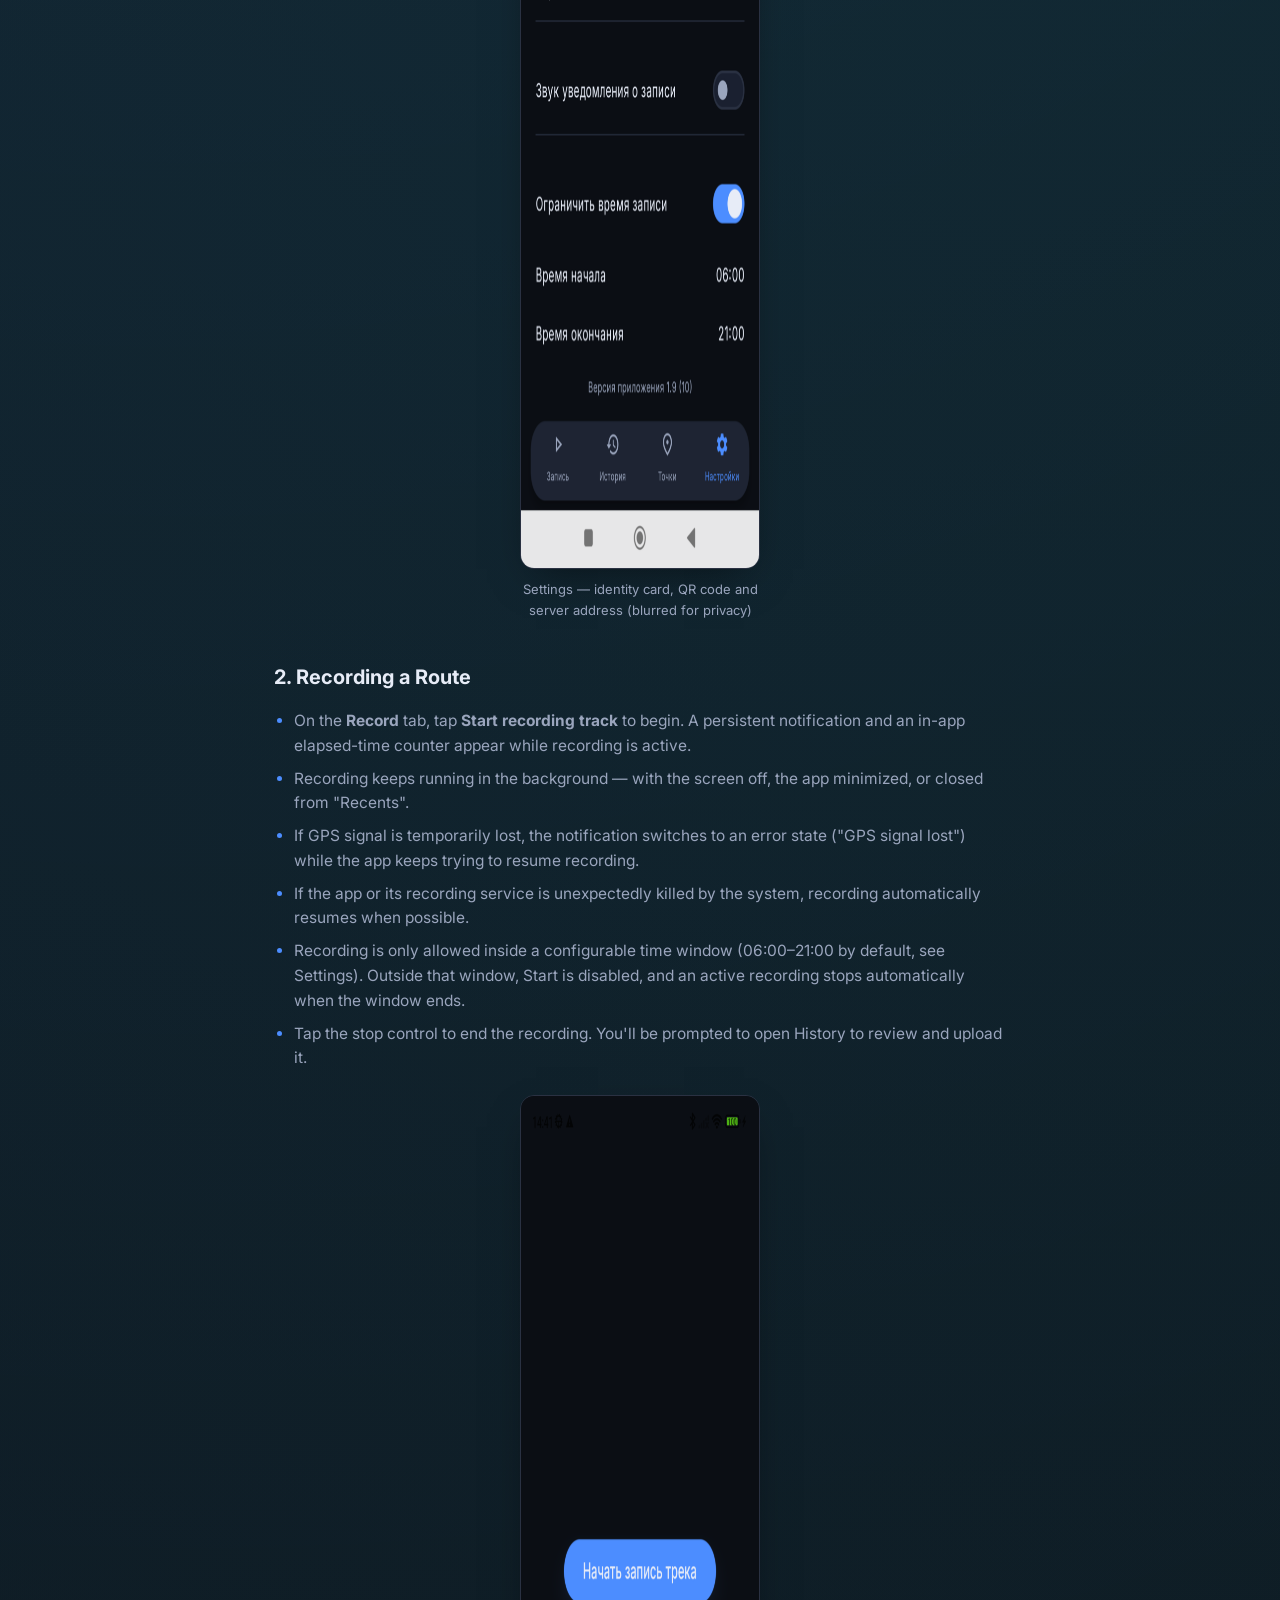
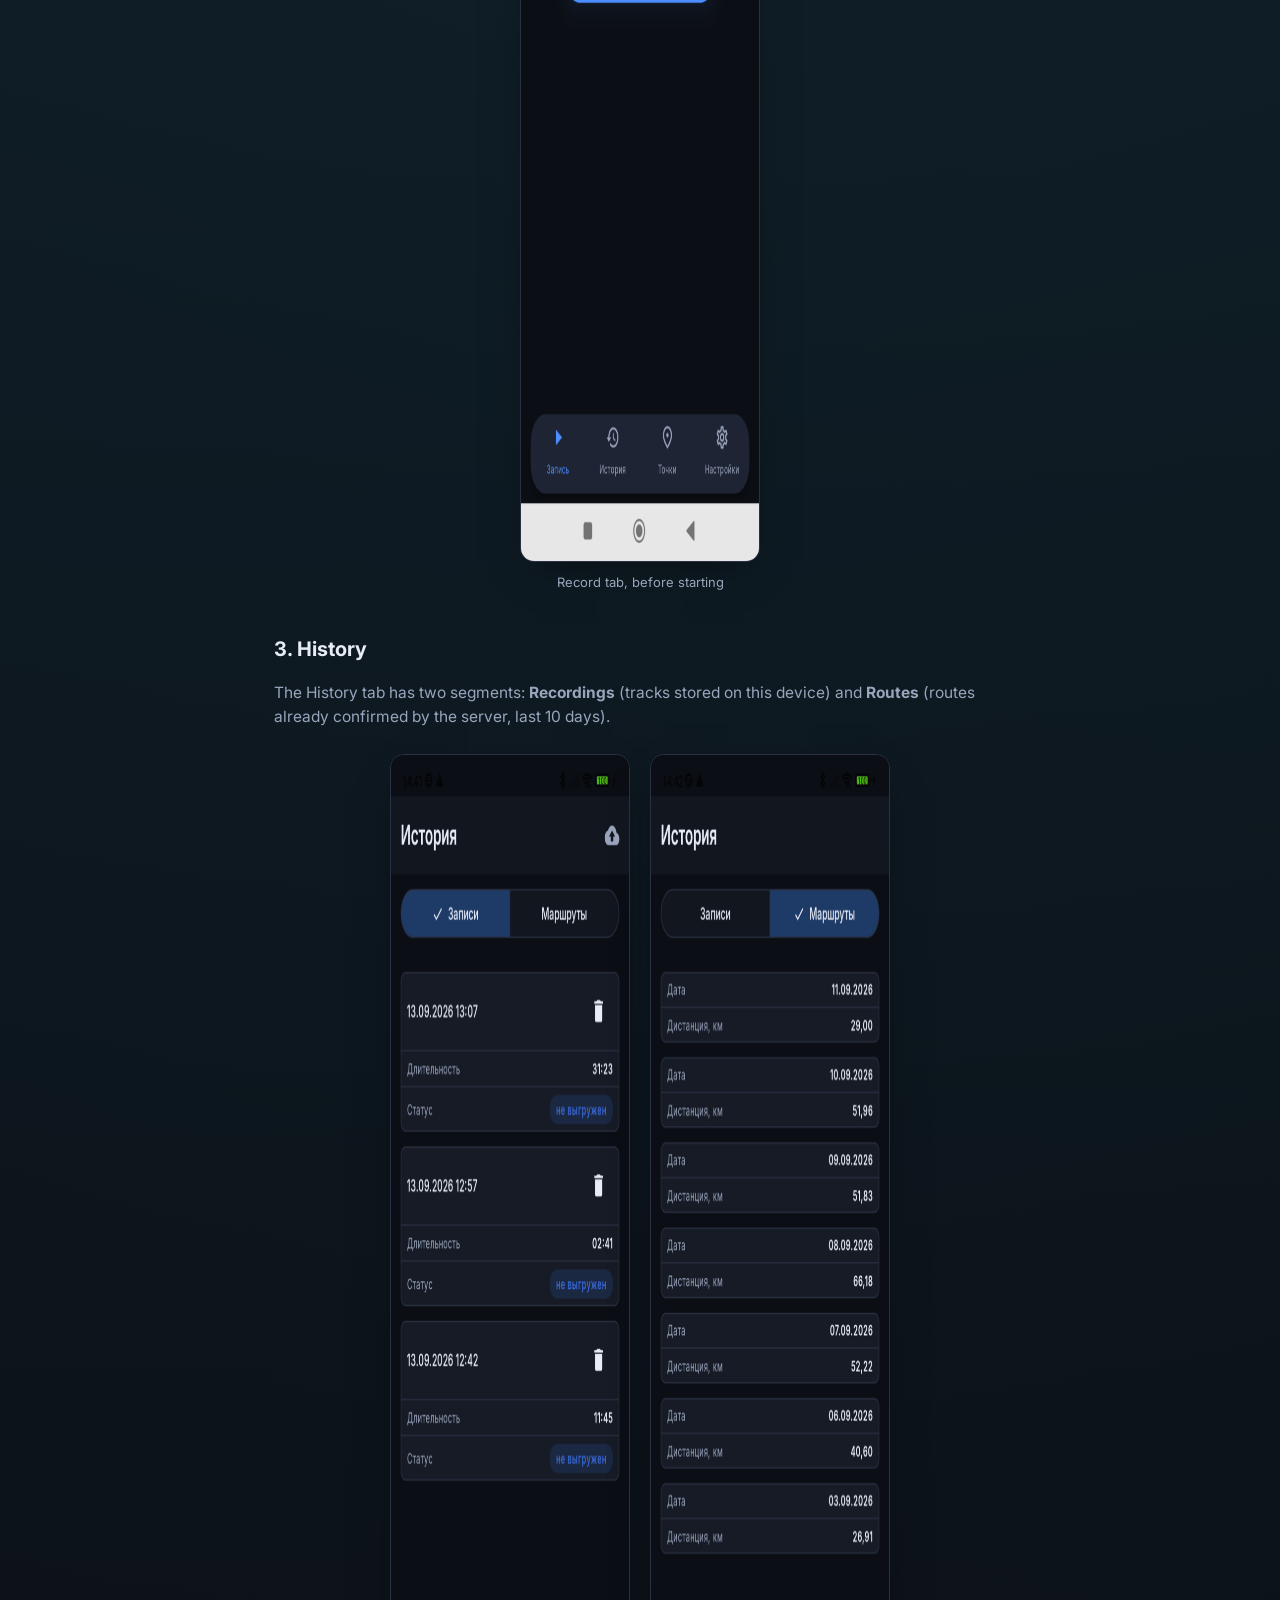
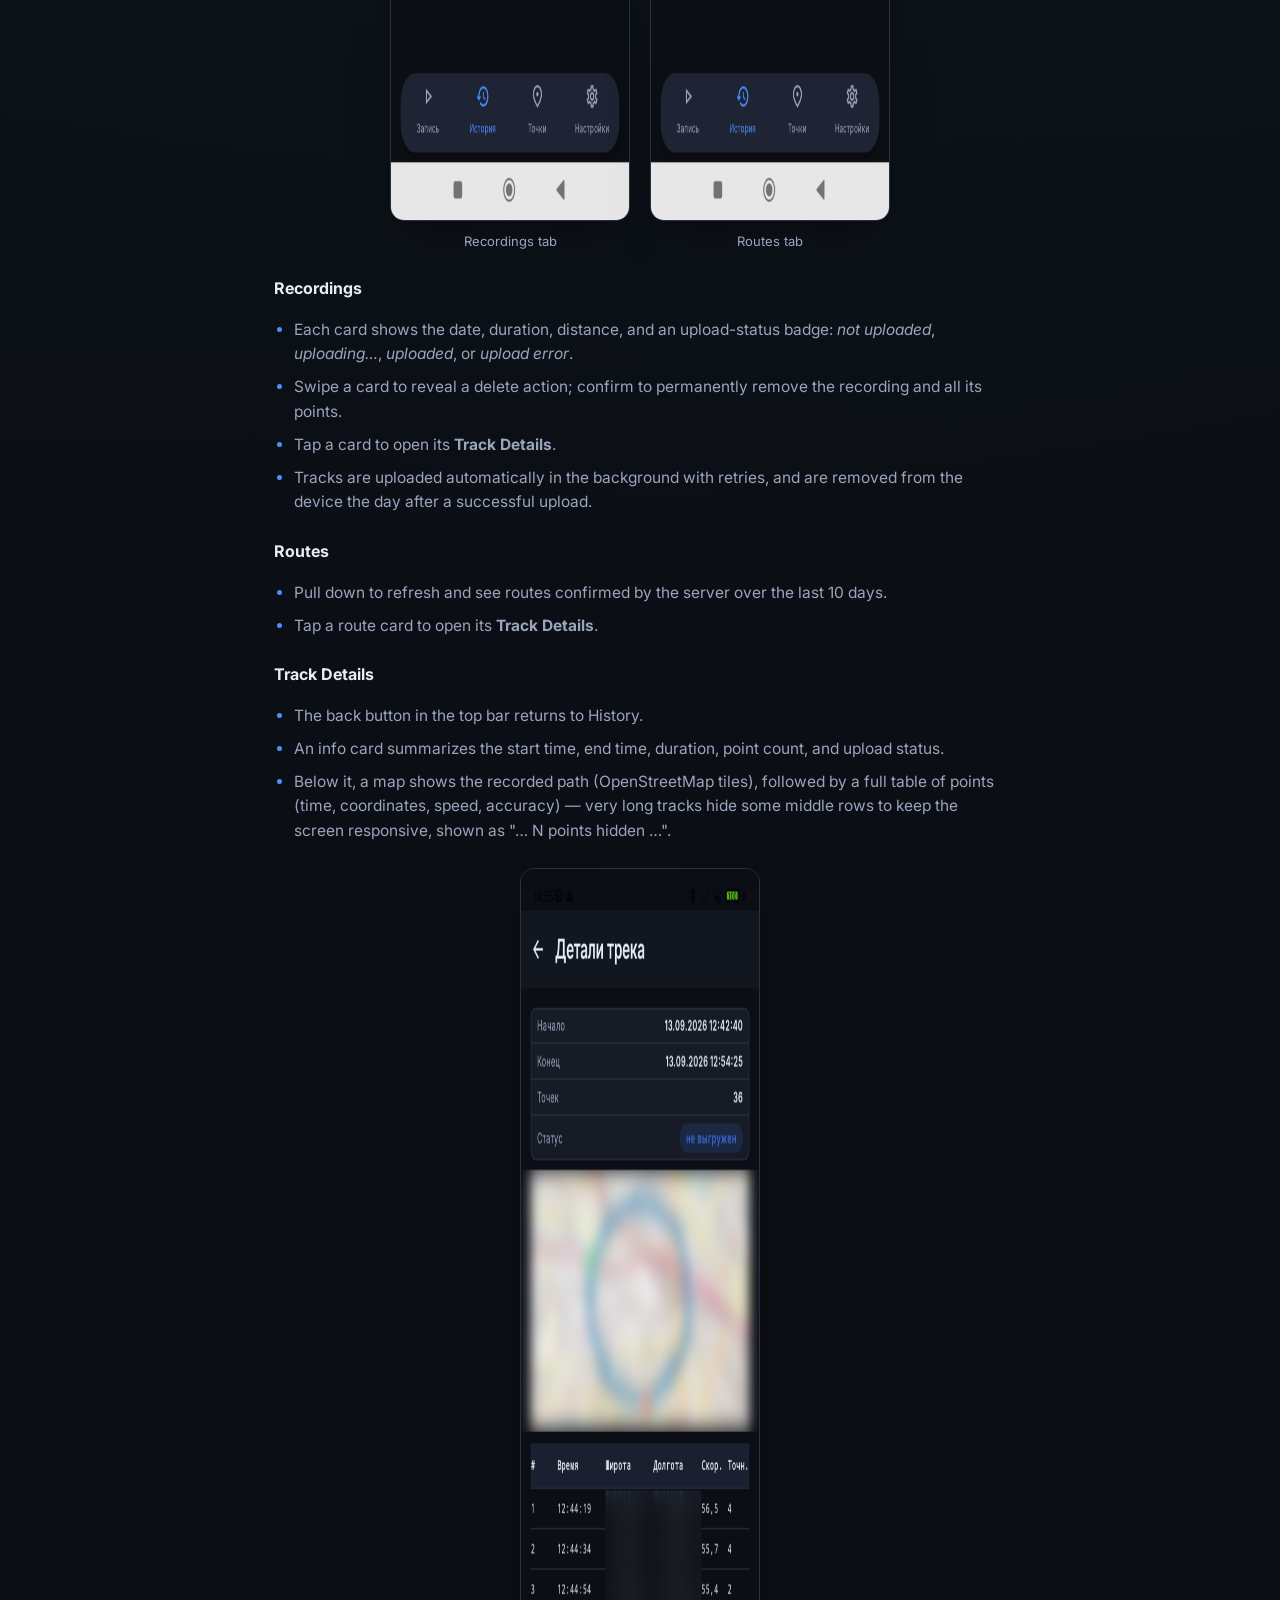
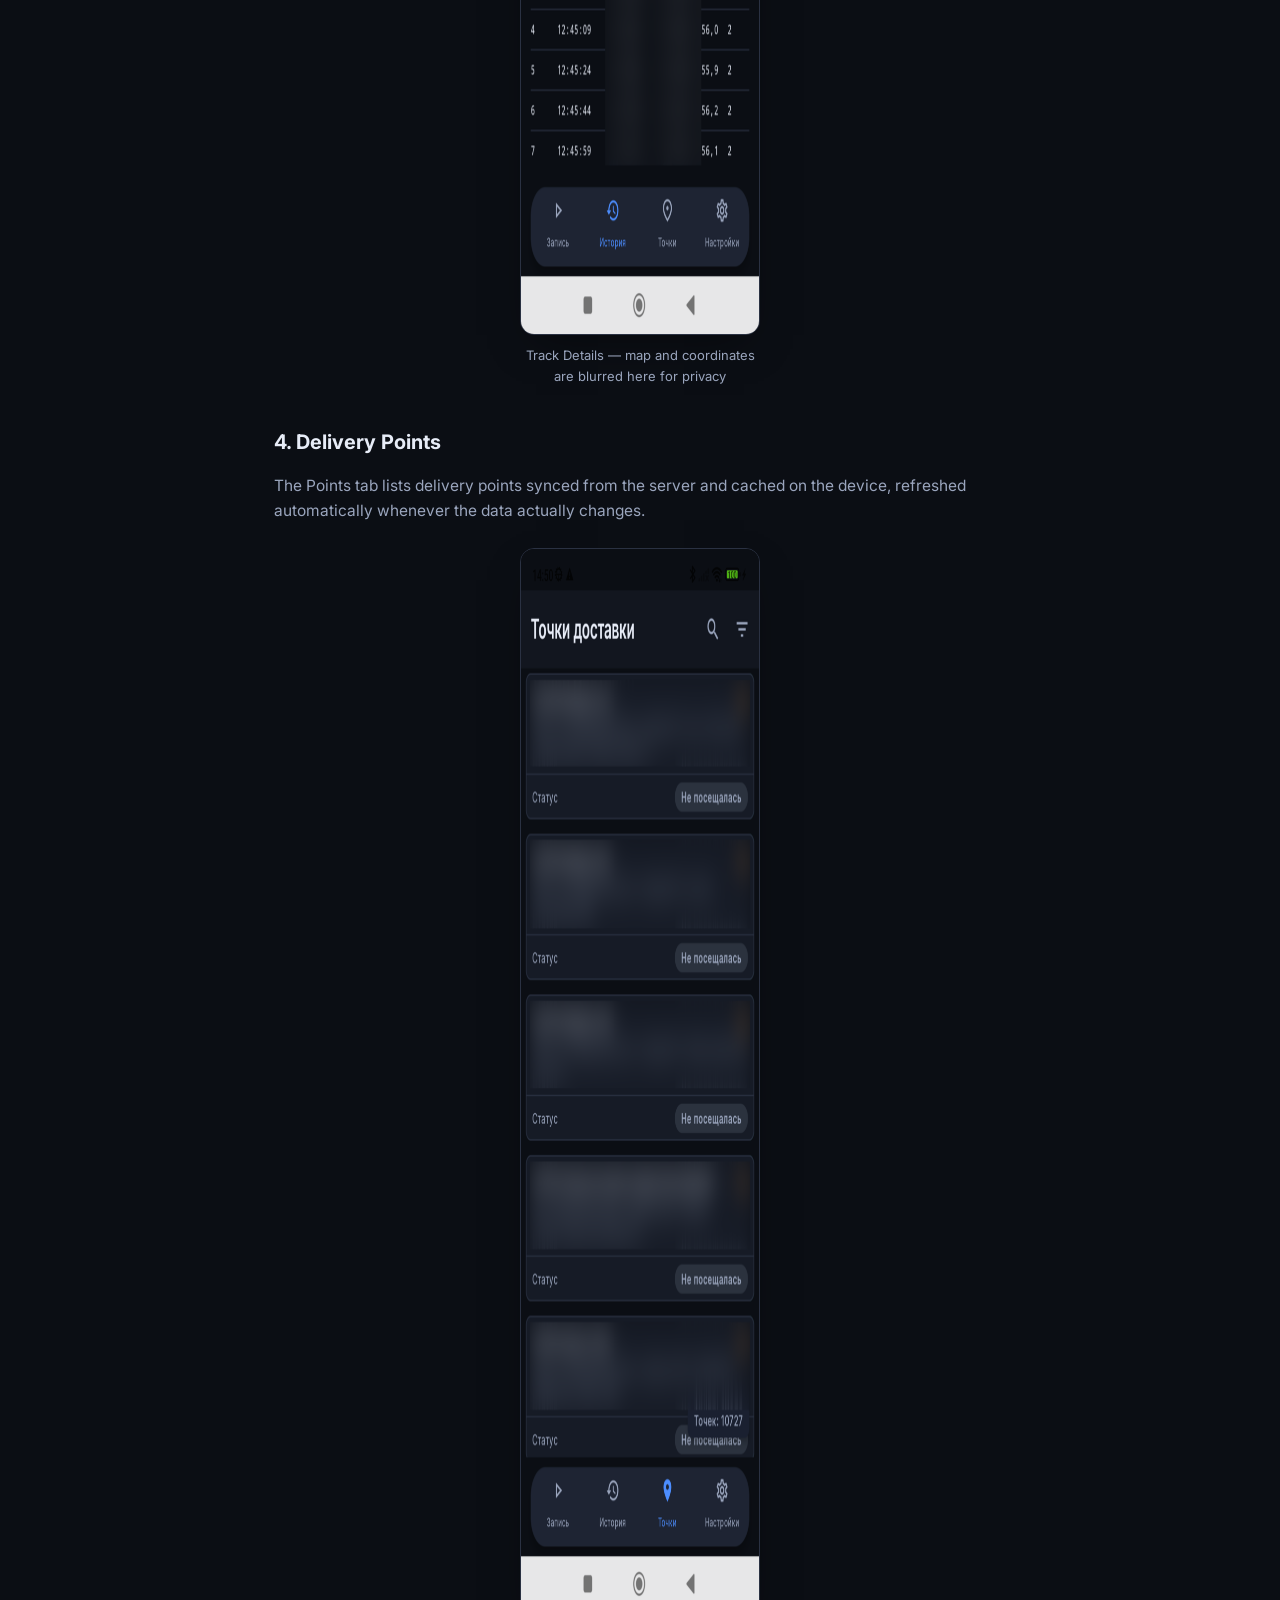
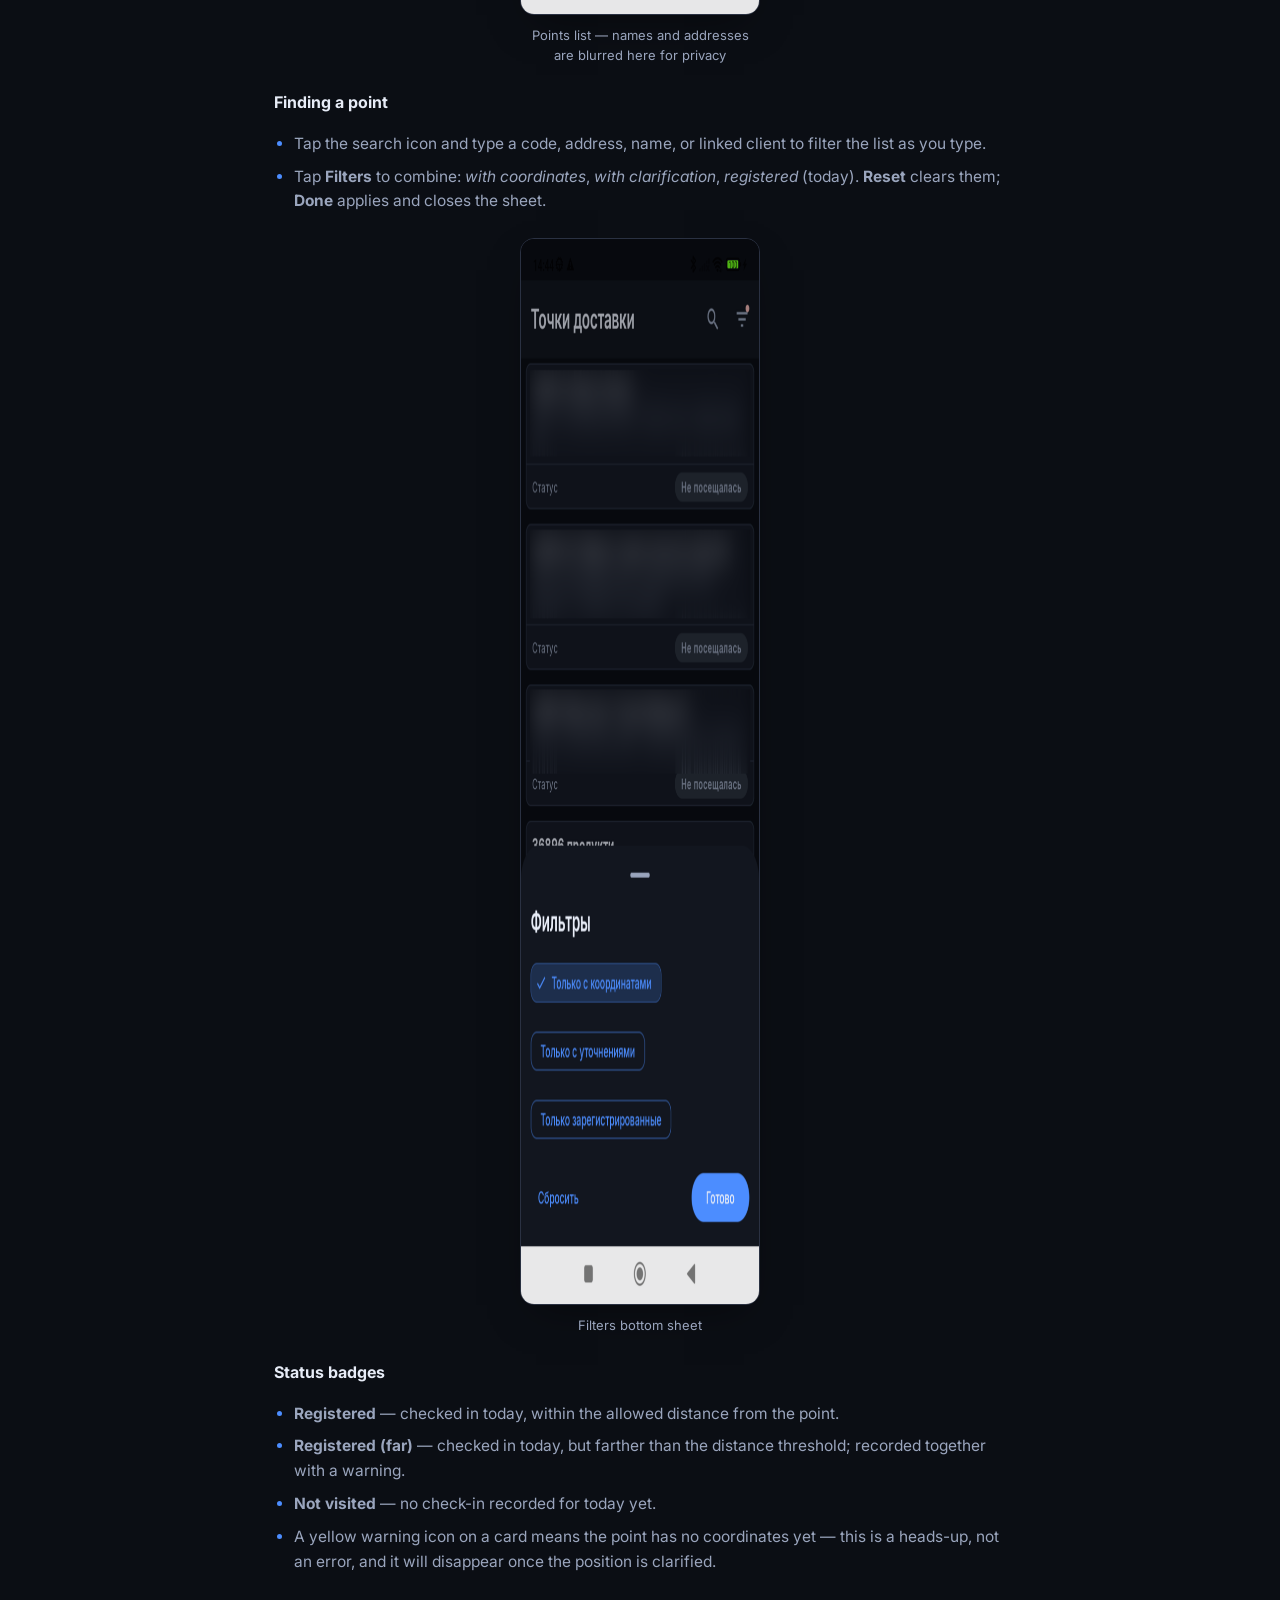
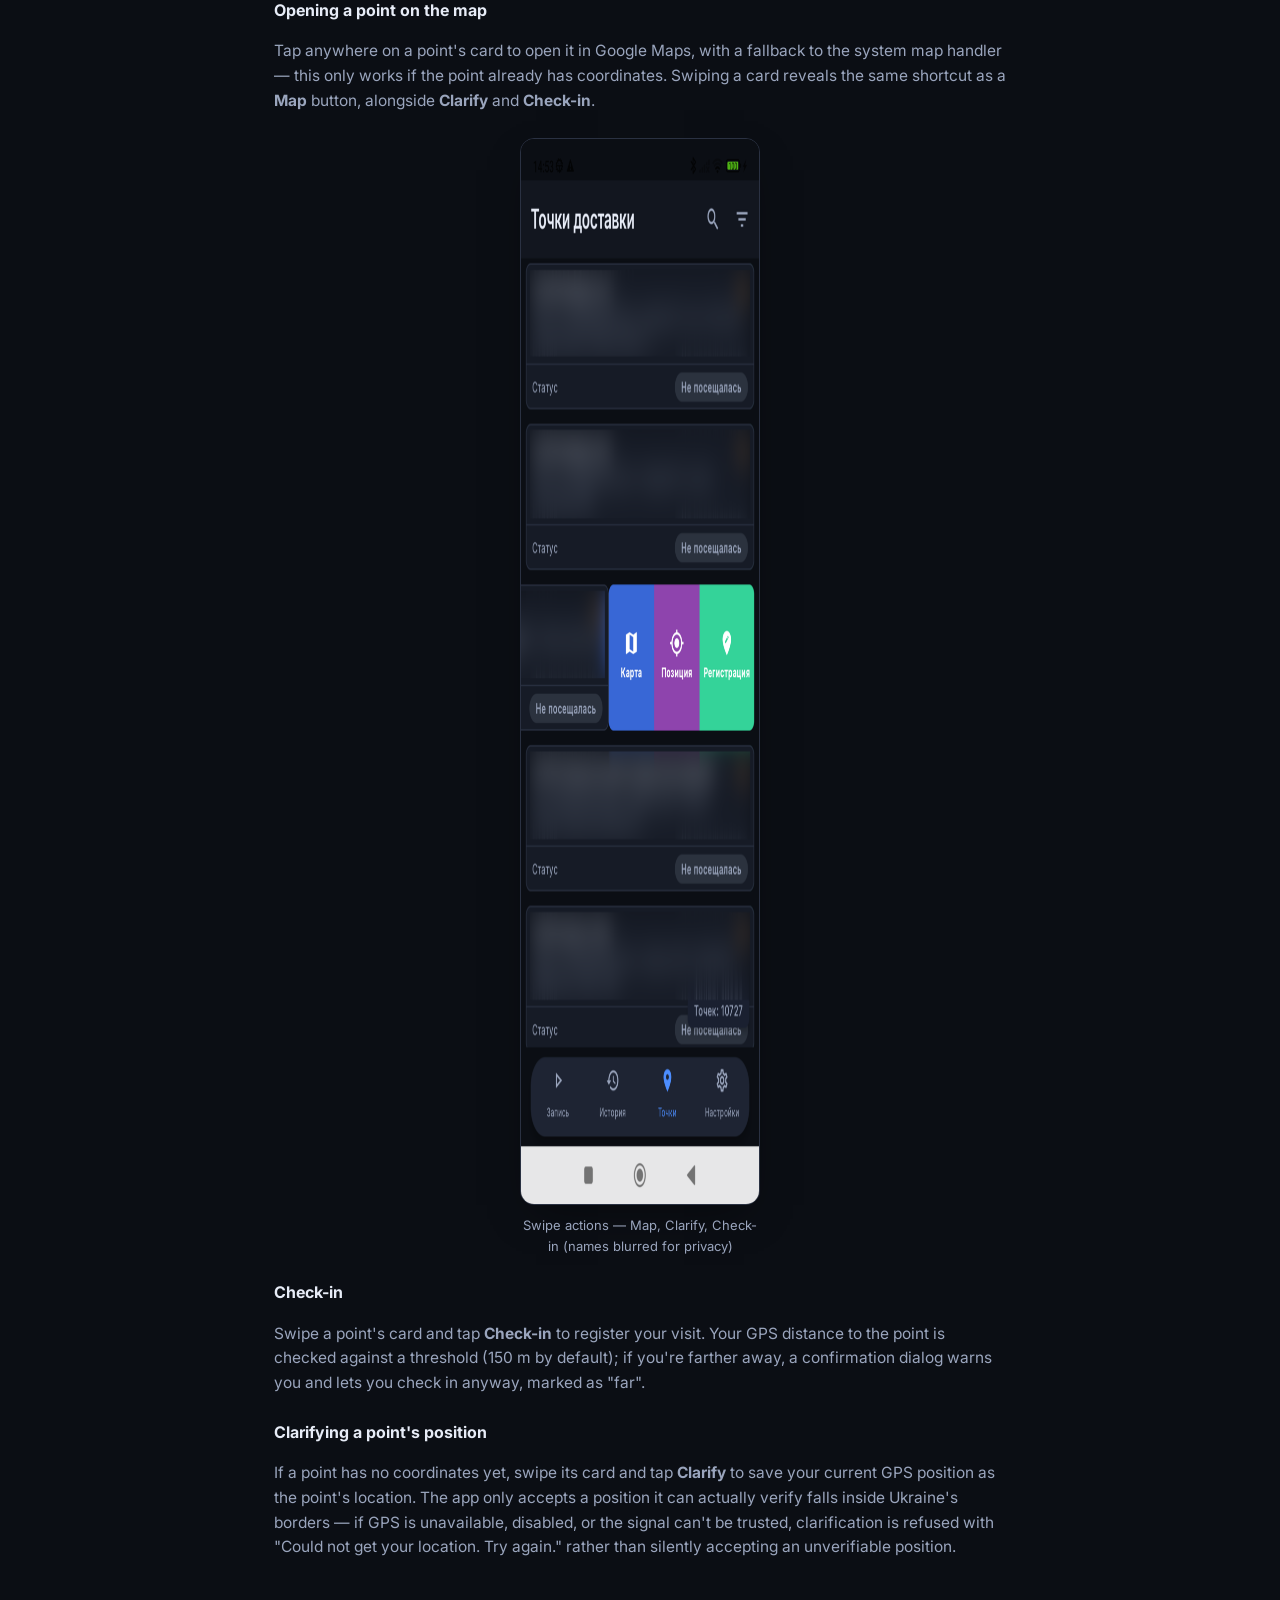
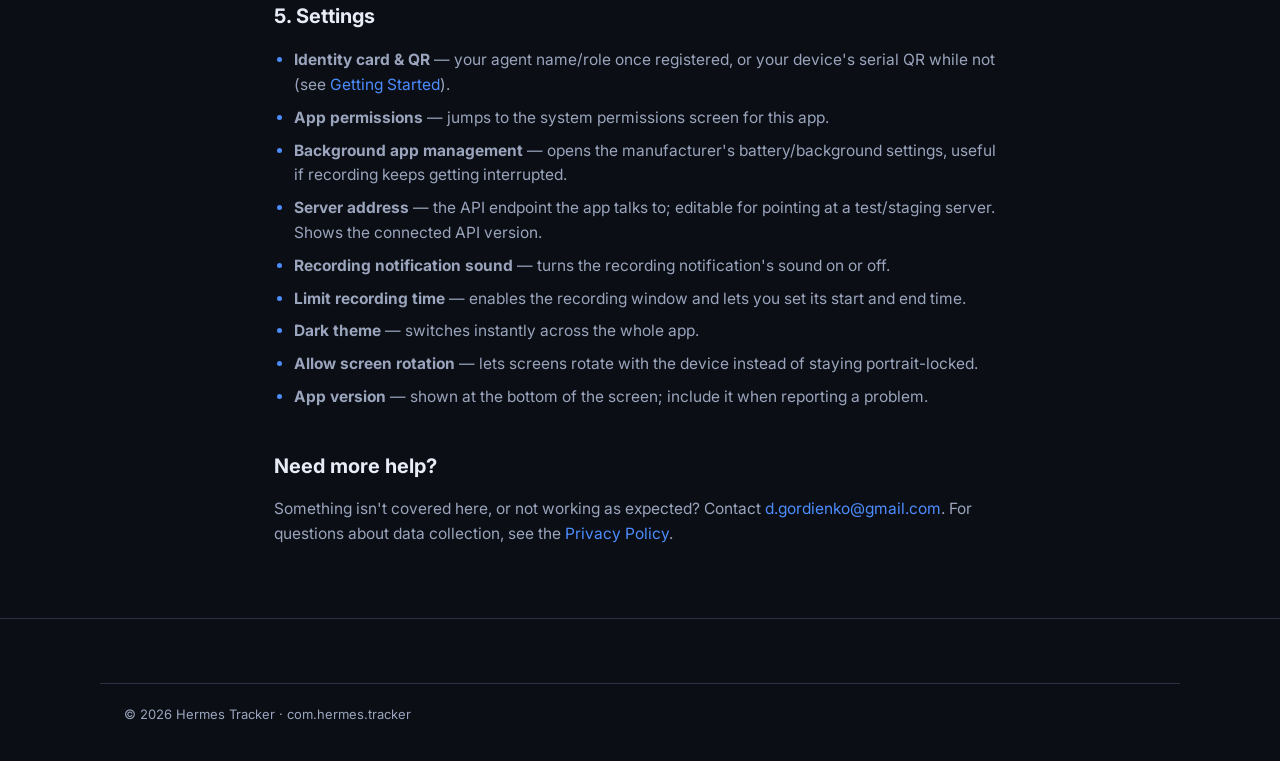
==== commit f2fbb4b4: "Fix broken TOC anchors and add real device screenshots to the guide Section headings had duplicate i" ====
--- a/guide.html
+++ b/guide.html
@@ -78,9 +78,10 @@
     </nav>
 
     <!-- 1. Getting started -->
-    <h2 id="getting-started" data-lang-block="en">1. Getting Started</h2>
-    <h2 id="getting-started" data-lang-block="ru">1. Начало работы</h2>
-    <h2 id="getting-started" data-lang-block="uk">1. Початок роботи</h2>
+    <span class="anchor" id="getting-started"></span>
+    <h2 data-lang-block="en">1. Getting Started</h2>
+    <h2 data-lang-block="ru">1. Начало работы</h2>
+    <h2 data-lang-block="uk">1. Початок роботи</h2>
 
     <h3 data-lang-block="en">Permissions</h3>
     <h3 data-lang-block="ru">Разрешения</h3>
@@ -122,10 +123,22 @@
     <p data-lang-block="ru">Если вы переходите на новый телефон или нужно повторно привязать существующего агента к этому устройству, нажмите значок сканирования рядом с карточкой профиля в Настройках и отсканируйте QR-код, предоставленный администратором — приложение сразу найдёт и привяжет этот профиль агента.</p>
     <p data-lang-block="uk">Якщо ви переходите на новий телефон або потрібно повторно прив'язати наявного агента до цього пристрою, натисніть значок сканування поруч із карткою профілю в Налаштуваннях і відскануйте QR-код, наданий адміністратором — застосунок одразу знайде і прив'яже цей профіль агента.</p>
 
+    <div class="screenshot-row">
+      <figure class="screenshot">
+        <img src="assets/img/screens/settings.png" alt="Settings screen with identity card and QR code" loading="lazy" width="480" height="1067">
+        <figcaption>
+          <span data-lang-block="en">Settings — identity card, QR code and server address (blurred for privacy)</span>
+          <span data-lang-block="ru">Настройки — карточка профиля, QR-код и адрес сервера (размыты в целях приватности)</span>
+          <span data-lang-block="uk">Налаштування — картка профілю, QR-код і адреса сервера (розмито заради приватності)</span>
+        </figcaption>
+      </figure>
+    </div>
+
     <!-- 2. Recording -->
-    <h2 id="recording" data-lang-block="en">2. Recording a Route</h2>
-    <h2 id="recording" data-lang-block="ru">2. Запись маршрута</h2>
-    <h2 id="recording" data-lang-block="uk">2. Запис маршруту</h2>
+    <span class="anchor" id="recording"></span>
+    <h2 data-lang-block="en">2. Recording a Route</h2>
+    <h2 data-lang-block="ru">2. Запись маршрута</h2>
+    <h2 data-lang-block="uk">2. Запис маршруту</h2>
 
     <ul data-lang-block="en">
       <li>On the <strong>Record</strong> tab, tap <strong>Start recording track</strong> to begin. A persistent notification and an in-app elapsed-time counter appear while recording is active.</li>
@@ -152,14 +165,45 @@
       <li>Натисніть кнопку зупинки, щоб завершити запис. Застосунок запропонує перейти до Історії, щоб перевірити та вивантажити трек.</li>
     </ul>
 
+    <div class="screenshot-row">
+      <figure class="screenshot">
+        <img src="assets/img/screens/record.png" alt="Record screen with the start recording button" loading="lazy" width="480" height="1067">
+        <figcaption>
+          <span data-lang-block="en">Record tab, before starting</span>
+          <span data-lang-block="ru">Вкладка Запись до начала записи</span>
+          <span data-lang-block="uk">Вкладка Запис до початку запису</span>
+        </figcaption>
+      </figure>
+    </div>
+
     <!-- 3. History -->
-    <h2 id="history" data-lang-block="en">3. History</h2>
-    <h2 id="history" data-lang-block="ru">3. История</h2>
-    <h2 id="history" data-lang-block="uk">3. Історія</h2>
+    <span class="anchor" id="history"></span>
+    <h2 data-lang-block="en">3. History</h2>
+    <h2 data-lang-block="ru">3. История</h2>
+    <h2 data-lang-block="uk">3. Історія</h2>
 
     <p data-lang-block="en">The History tab has two segments: <strong>Recordings</strong> (tracks stored on this device) and <strong>Routes</strong> (routes already confirmed by the server, last 10 days).</p>
     <p data-lang-block="ru">Вкладка История содержит два раздела: <strong>Записи</strong> (треки, хранящиеся на этом устройстве) и <strong>Маршруты</strong> (маршруты, уже подтверждённые сервером, за последние 10 дней).</p>
     <p data-lang-block="uk">Вкладка Історія містить два розділи: <strong>Записи</strong> (треки, що зберігаються на цьому пристрої) і <strong>Маршрути</strong> (маршрути, вже підтверджені сервером, за останні 10 днів).</p>
+
+    <div class="screenshot-row">
+      <figure class="screenshot">
+        <img src="assets/img/screens/history-recordings.png" alt="History screen, Recordings tab" loading="lazy" width="480" height="1067">
+        <figcaption>
+          <span data-lang-block="en">Recordings tab</span>
+          <span data-lang-block="ru">Вкладка «Записи»</span>
+          <span data-lang-block="uk">Вкладка «Записи»</span>
+        </figcaption>
+      </figure>
+      <figure class="screenshot">
+        <img src="assets/img/screens/history-routes.png" alt="History screen, Routes tab" loading="lazy" width="480" height="1067">
+        <figcaption>
+          <span data-lang-block="en">Routes tab</span>
+          <span data-lang-block="ru">Вкладка «Маршруты»</span>
+          <span data-lang-block="uk">Вкладка «Маршрути»</span>
+        </figcaption>
+      </figure>
+    </div>
 
     <h3 data-lang-block="en">Recordings</h3>
     <h3 data-lang-block="ru">Записи</h3>
@@ -221,15 +265,38 @@
       <li>Нижче розташована карта із записаним маршрутом (тайли OpenStreetMap), а під нею — повна таблиця точок (час, координати, швидкість, точність); у дуже довгих треках частину рядків посередині приховано для швидкодії екрана, позначено як «… приховано N точок …».</li>
     </ul>
 
+    <div class="screenshot-row">
+      <figure class="screenshot">
+        <img src="assets/img/screens/track-detail.png" alt="Track Details screen with map and point table" loading="lazy" width="480" height="1067">
+        <figcaption>
+          <span data-lang-block="en">Track Details — map and coordinates are blurred here for privacy</span>
+          <span data-lang-block="ru">Детали трека — карта и координаты размыты здесь в целях приватности</span>
+          <span data-lang-block="uk">Деталі треку — карту та координати тут розмито заради приватності</span>
+        </figcaption>
+      </figure>
+    </div>
+
     <!-- 4. Delivery points -->
-    <h2 id="points" data-lang-block="en">4. Delivery Points</h2>
-    <h2 id="points" data-lang-block="ru">4. Точки доставки</h2>
-    <h2 id="points" data-lang-block="uk">4. Точки доставки</h2>
+    <span class="anchor" id="points"></span>
+    <h2 data-lang-block="en">4. Delivery Points</h2>
+    <h2 data-lang-block="ru">4. Точки доставки</h2>
+    <h2 data-lang-block="uk">4. Точки доставки</h2>
 
     <p data-lang-block="en">The Points tab lists delivery points synced from the server and cached on the device, refreshed automatically whenever the data actually changes.</p>
     <p data-lang-block="ru">Вкладка Точки показывает список точек доставки, синхронизированных с сервера и кэшированных на устройстве; список автоматически обновляется при реальном изменении данных.</p>
     <p data-lang-block="uk">Вкладка Точки показує список точок доставки, синхронізованих із сервера та кешованих на пристрої; список автоматично оновлюється за реальної зміни даних.</p>
 
+    <div class="screenshot-row">
+      <figure class="screenshot">
+        <img src="assets/img/screens/points-list.png" alt="Delivery Points list with status badges" loading="lazy" width="480" height="1067">
+        <figcaption>
+          <span data-lang-block="en">Points list — names and addresses are blurred here for privacy</span>
+          <span data-lang-block="ru">Список точек — названия и адреса размыты здесь в целях приватности</span>
+          <span data-lang-block="uk">Список точок — назви та адреси тут розмито заради приватності</span>
+        </figcaption>
+      </figure>
+    </div>
+
     <h3 data-lang-block="en">Finding a point</h3>
     <h3 data-lang-block="ru">Поиск точки</h3>
     <h3 data-lang-block="uk">Пошук точки</h3>
@@ -246,6 +313,17 @@
       <li>Натисніть значок пошуку і введіть код, адресу, назву або пов'язаного клієнта — список фільтрується під час введення.</li>
       <li>Натисніть <strong>«Фільтри»</strong>, щоб скомбінувати: <em>лише з координатами</em>, <em>лише з уточненнями</em>, <em>лише зареєстровані</em> (сьогодні). <strong>«Скинути»</strong> очищає фільтри; <strong>«Готово»</strong> застосовує їх і закриває лист.</li>
     </ul>
+
+    <div class="screenshot-row">
+      <figure class="screenshot">
+        <img src="assets/img/screens/points-filters.png" alt="Points filter bottom sheet" loading="lazy" width="480" height="1067">
+        <figcaption>
+          <span data-lang-block="en">Filters bottom sheet</span>
+          <span data-lang-block="ru">Лист фильтров</span>
+          <span data-lang-block="uk">Лист фільтрів</span>
+        </figcaption>
+      </figure>
+    </div>
 
     <h3 data-lang-block="en">Status badges</h3>
     <h3 data-lang-block="ru">Бейджи статуса</h3>
@@ -274,9 +352,20 @@
     <h3 data-lang-block="ru">Открытие точки на карте</h3>
     <h3 data-lang-block="uk">Відкриття точки на карті</h3>
 
-    <p data-lang-block="en">Tap anywhere on a point's card (outside the swipe actions) to open it in Google Maps, with a fallback to the system map handler — this only works if the point already has coordinates.</p>
-    <p data-lang-block="ru">Нажмите в любом месте карточки точки (вне зоны свайп-действий), чтобы открыть её в Google Maps с фоллбеком на системный обработчик карт — это работает только если у точки уже есть координаты.</p>
-    <p data-lang-block="uk">Натисніть у будь-якому місці картки точки (поза зоною свайп-дій), щоб відкрити її в Google Maps із фолбеком на системний обробник карт — це працює лише якщо в точки вже є координати.</p>
+    <p data-lang-block="en">Tap anywhere on a point's card to open it in Google Maps, with a fallback to the system map handler — this only works if the point already has coordinates. Swiping a card reveals the same shortcut as a <strong>Map</strong> button, alongside <strong>Clarify</strong> and <strong>Check-in</strong>.</p>
+    <p data-lang-block="ru">Нажмите в любом месте карточки точки, чтобы открыть её в Google Maps с фоллбеком на системный обработчик карт — это работает только если у точки уже есть координаты. Свайп карточки открывает тот же переход в виде кнопки <strong>«Карта»</strong>, рядом с кнопками <strong>«Позиция»</strong> (уточнение) и <strong>«Регистрация»</strong>.</p>
+    <p data-lang-block="uk">Натисніть у будь-якому місці картки точки, щоб відкрити її в Google Maps із фолбеком на системний обробник карт — це працює лише якщо в точки вже є координати. Свайп картки відкриває той самий перехід у вигляді кнопки <strong>«Карта»</strong>, поруч із кнопками <strong>«Позиція»</strong> (уточнення) та <strong>«Реєстрація»</strong>.</p>
+
+    <div class="screenshot-row">
+      <figure class="screenshot">
+        <img src="assets/img/screens/points-swipe.png" alt="Point card swiped to reveal Map, Position and Check-in actions" loading="lazy" width="480" height="1067">
+        <figcaption>
+          <span data-lang-block="en">Swipe actions — Map, Clarify, Check-in (names blurred for privacy)</span>
+          <span data-lang-block="ru">Свайп-действия — Карта, Позиция, Регистрация (названия размыты в целях приватности)</span>
+          <span data-lang-block="uk">Свайп-дії — Карта, Позиція, Реєстрація (назви розмито заради приватності)</span>
+        </figcaption>
+      </figure>
+    </div>
 
     <h3 data-lang-block="en">Check-in</h3>
     <h3 data-lang-block="ru">Регистрация (чек-ин)</h3>
@@ -295,9 +384,10 @@
     <p data-lang-block="uk">Якщо в точки ще немає координат, змахніть картку і натисніть <strong>«Позиція»</strong>, щоб зберегти вашу поточну GPS-позицію як місцезнаходження точки. Застосунок приймає лише позицію, яку він реально може перевірити на входження в межі України — якщо GPS недоступний, вимкнений або сигналу не можна довіряти, уточнення відхиляється з повідомленням «Не вдалося отримати вашу позицію. Спробуйте знову.» замість того, щоб мовчки прийняти неперевірену позицію.</p>
 
     <!-- 5. Settings -->
-    <h2 id="settings" data-lang-block="en">5. Settings</h2>
-    <h2 id="settings" data-lang-block="ru">5. Настройки</h2>
-    <h2 id="settings" data-lang-block="uk">5. Налаштування</h2>
+    <span class="anchor" id="settings"></span>
+    <h2 data-lang-block="en">5. Settings</h2>
+    <h2 data-lang-block="ru">5. Настройки</h2>
+    <h2 data-lang-block="uk">5. Налаштування</h2>
 
     <ul data-lang-block="en">
       <li><strong>Identity card &amp; QR</strong> — your agent name/role once registered, or your device's serial QR while not (see <a href="#getting-started">Getting Started</a>).</li>
--- a/assets/css/style.css
+++ b/assets/css/style.css
@@ -385,6 +385,11 @@
 .policy ul li, .policy ol li { margin-bottom: 8px; }
 .policy ul li::marker, .policy ol li::marker { color: var(--accent-blue); }
 
+.anchor {
+  display: block;
+  scroll-margin-top: 84px;
+}
+
 .toc {
   display: flex;
   flex-wrap: wrap;
@@ -405,6 +410,35 @@
   color: var(--on-secondary);
   font-size: 13.5px;
   margin-bottom: 8px;
+}
+
+.screenshot-row {
+  display: flex;
+  flex-wrap: wrap;
+  justify-content: center;
+  gap: 20px;
+  margin: 24px 0;
+}
+
+figure.screenshot {
+  margin: 0;
+  max-width: 240px;
+  width: 100%;
+}
+
+figure.screenshot img {
+  display: block;
+  width: 100%;
+  border: 1px solid var(--navy-border);
+  border-radius: var(--radius-md);
+  box-shadow: 0 16px 40px -16px rgba(0, 0, 0, 0.5);
+}
+
+figure.screenshot figcaption {
+  margin-top: 10px;
+  text-align: center;
+  color: var(--on-secondary);
+  font-size: 13px;
 }
 
 .back-link {
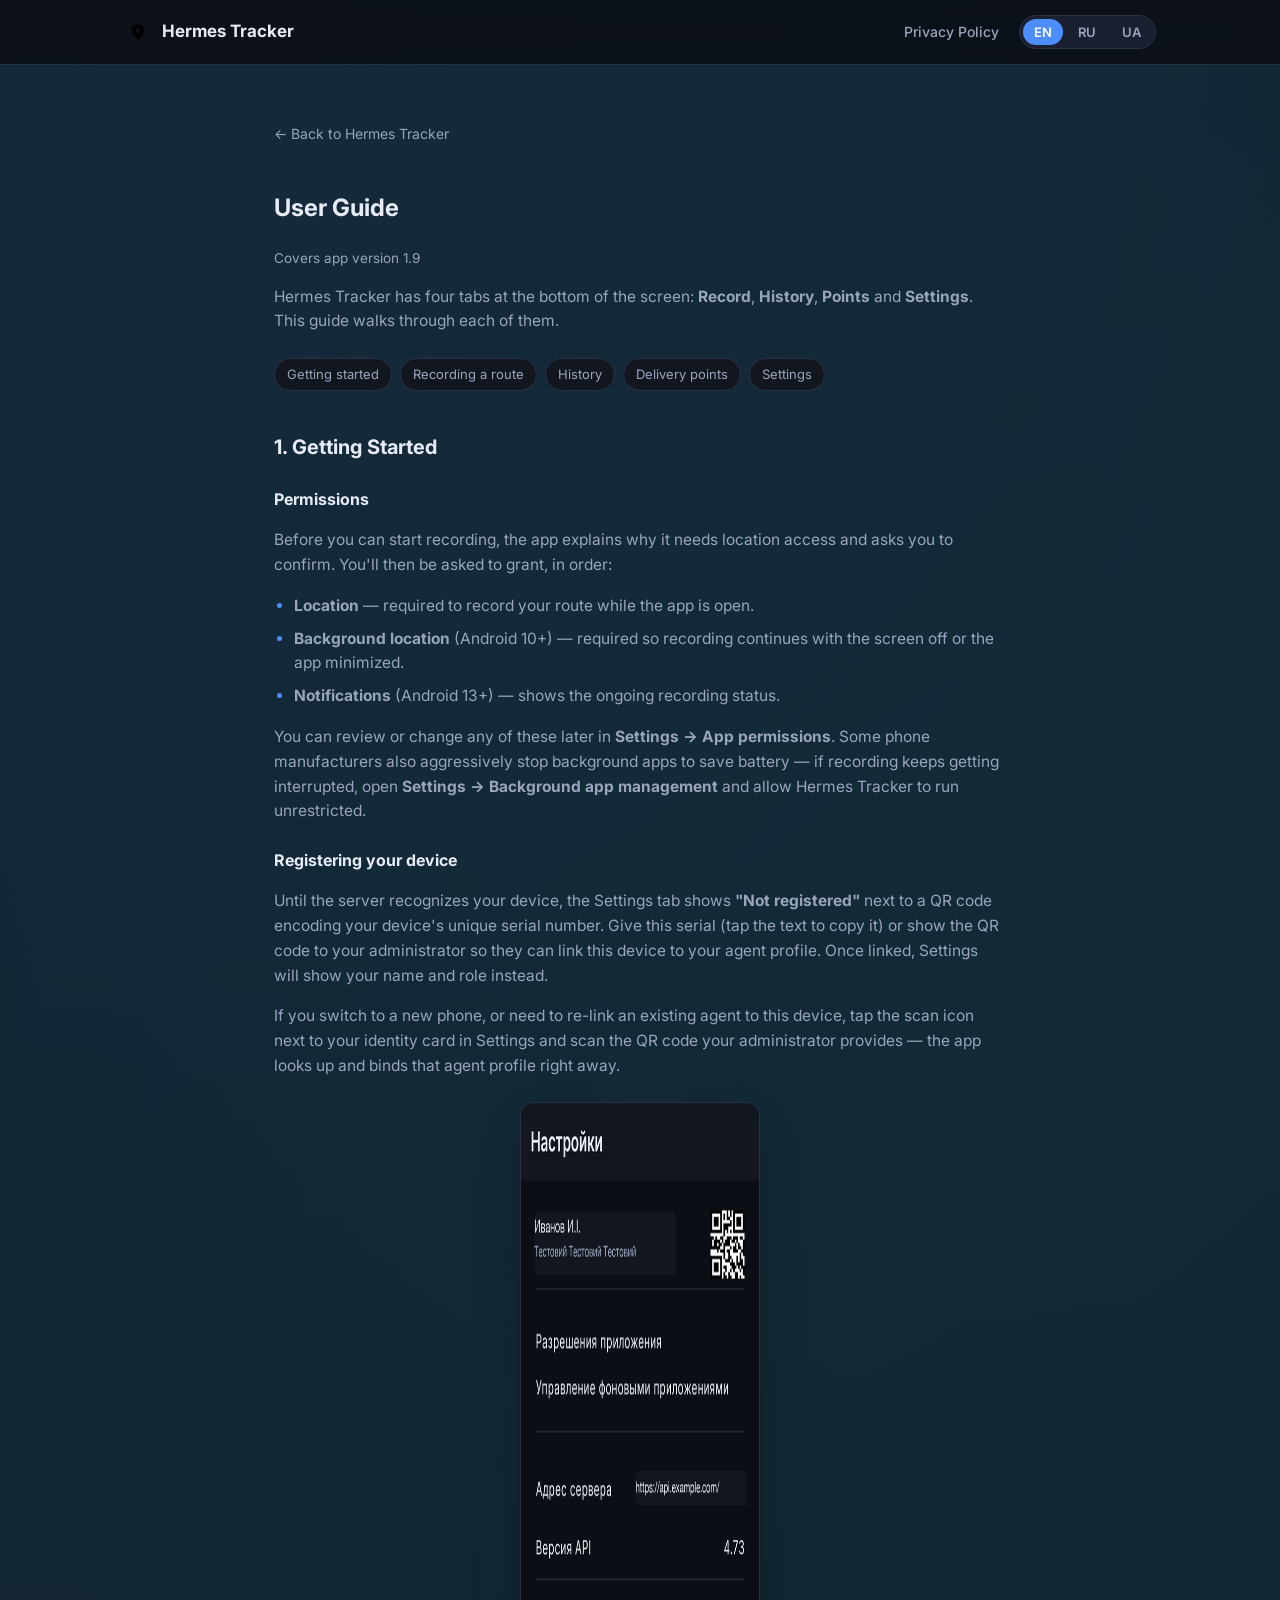
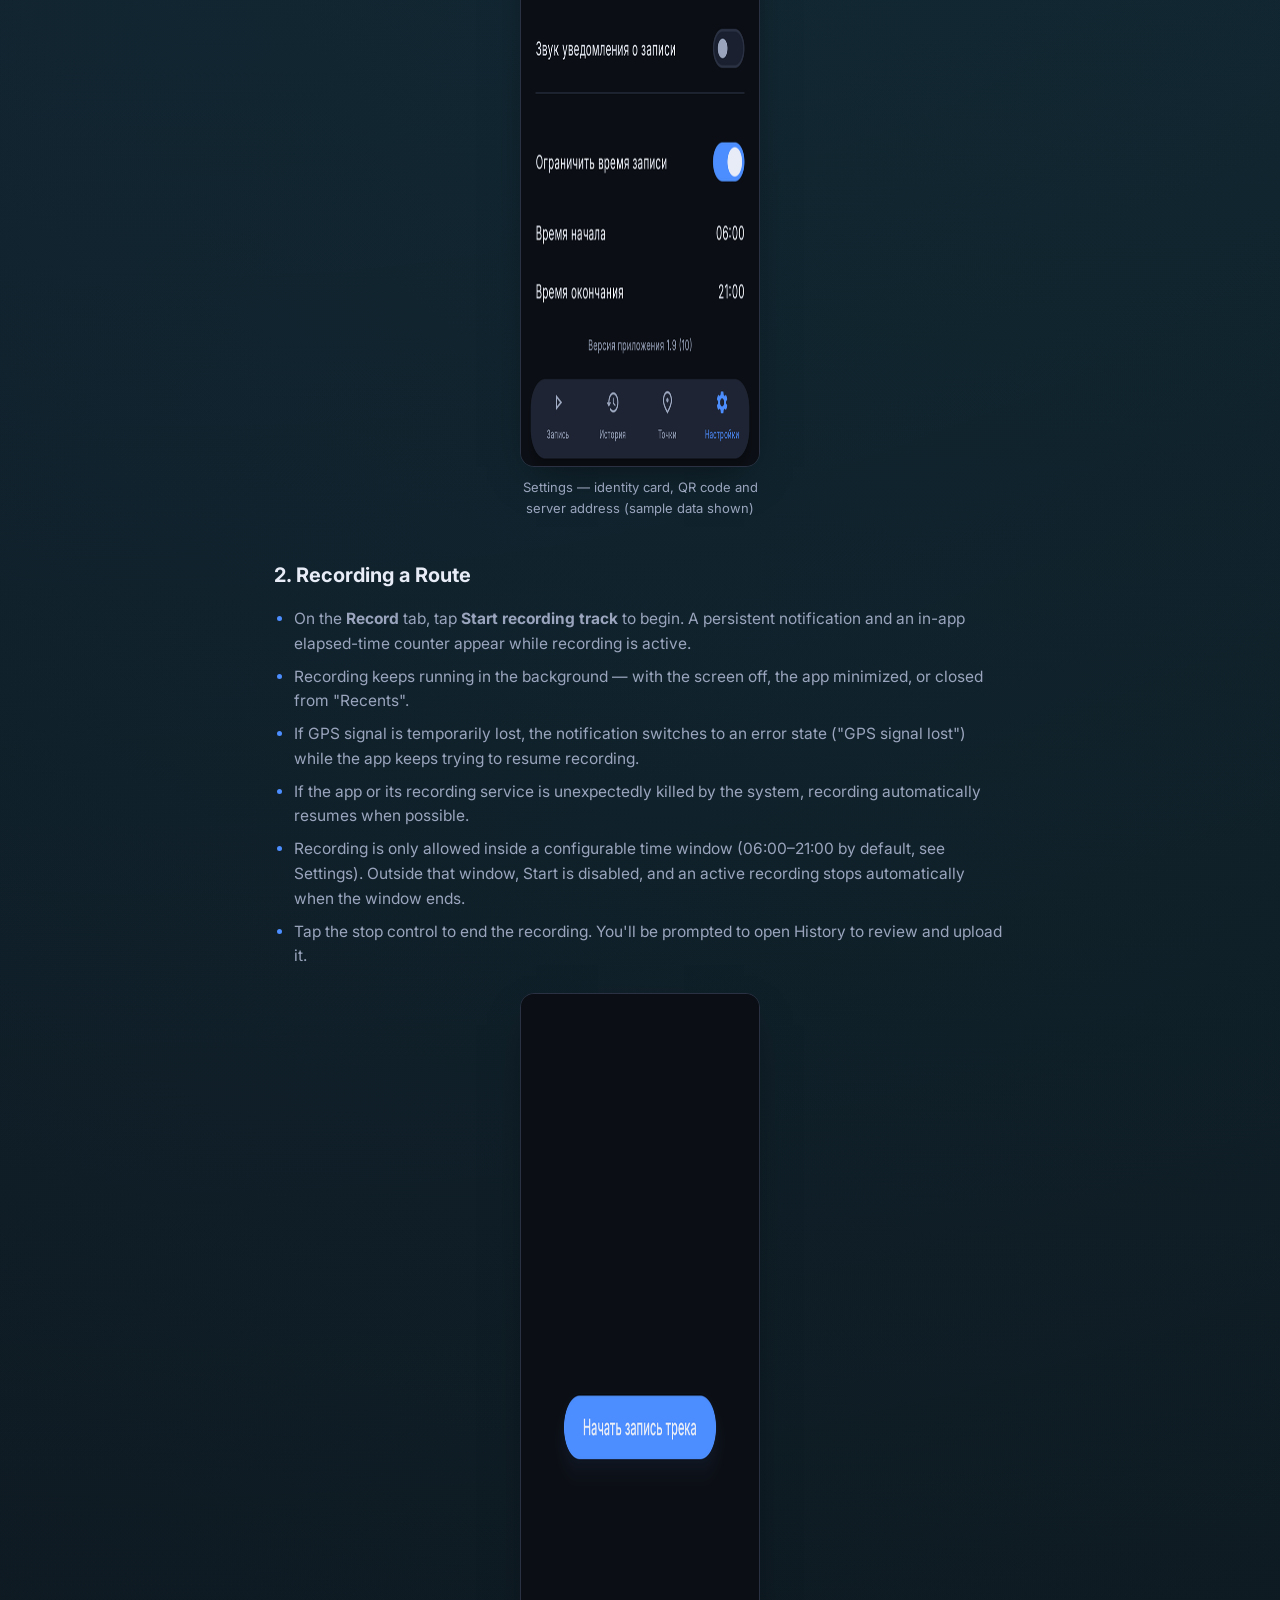
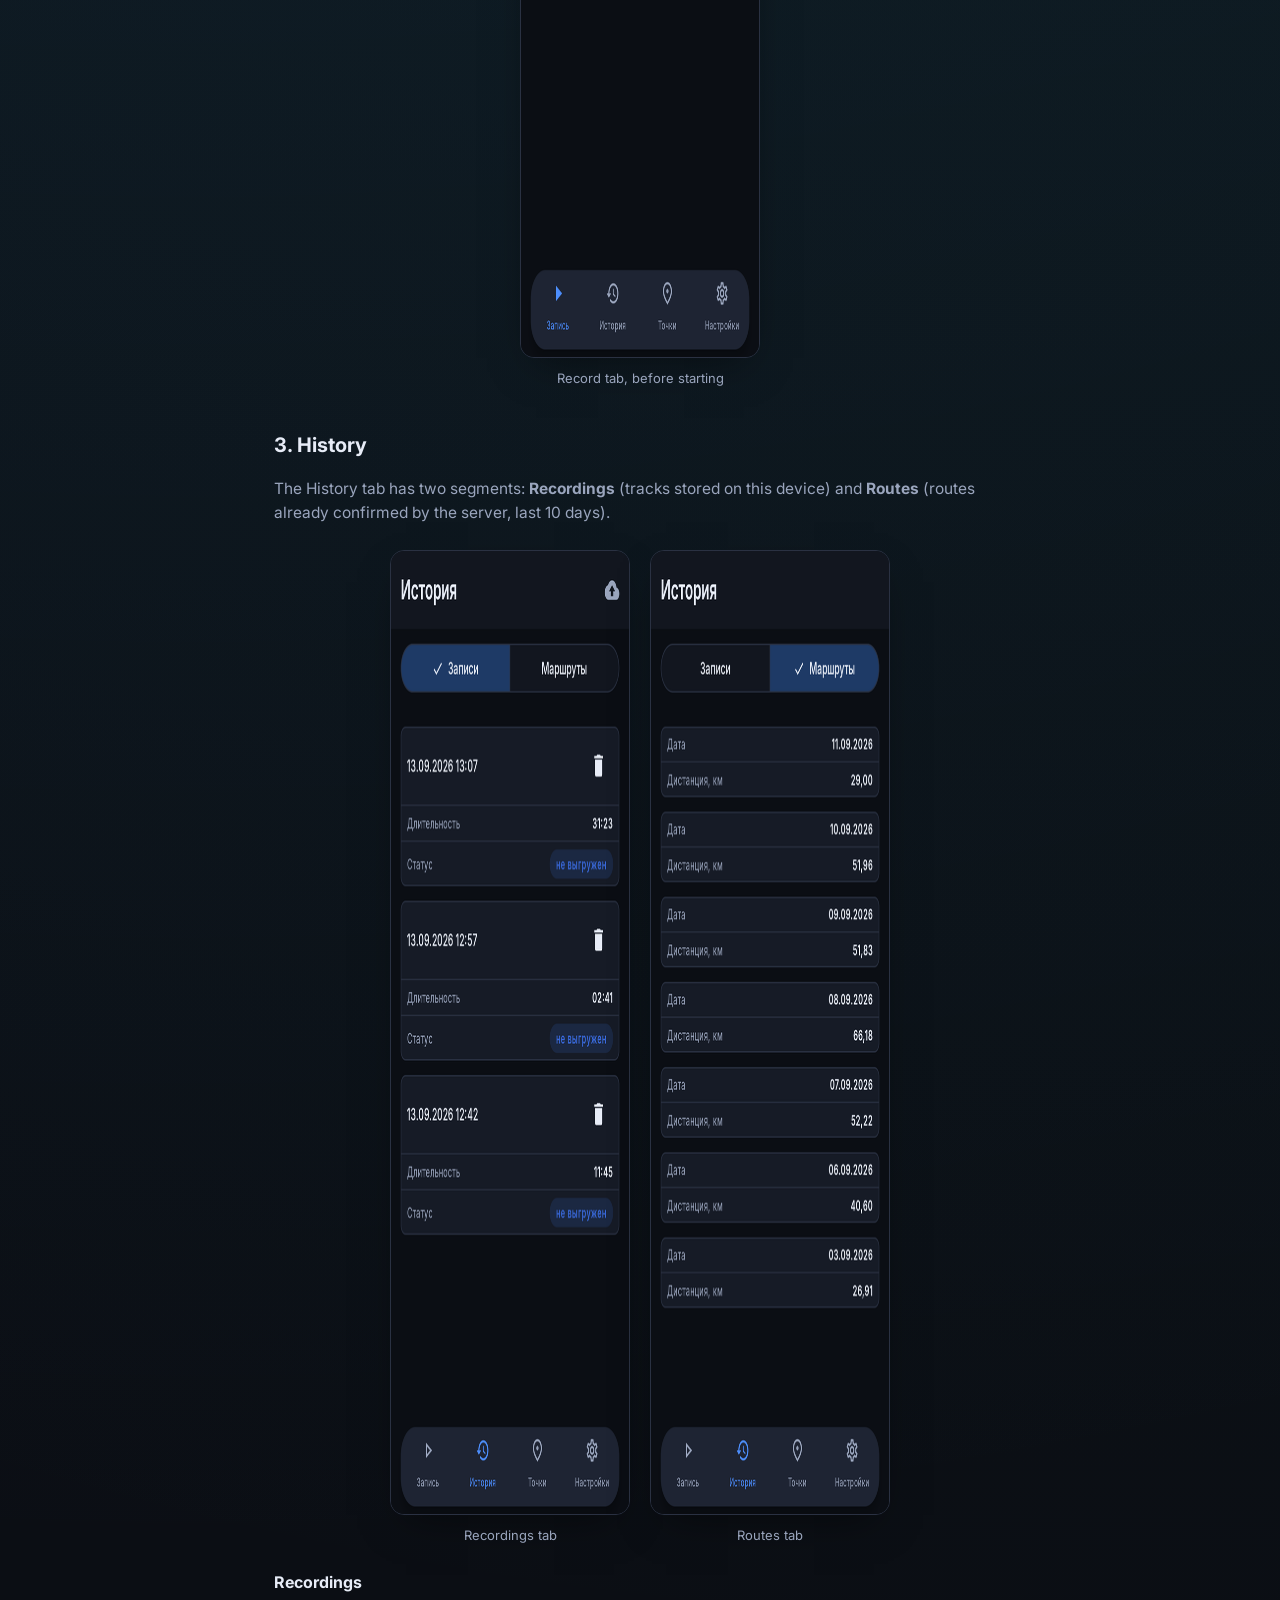
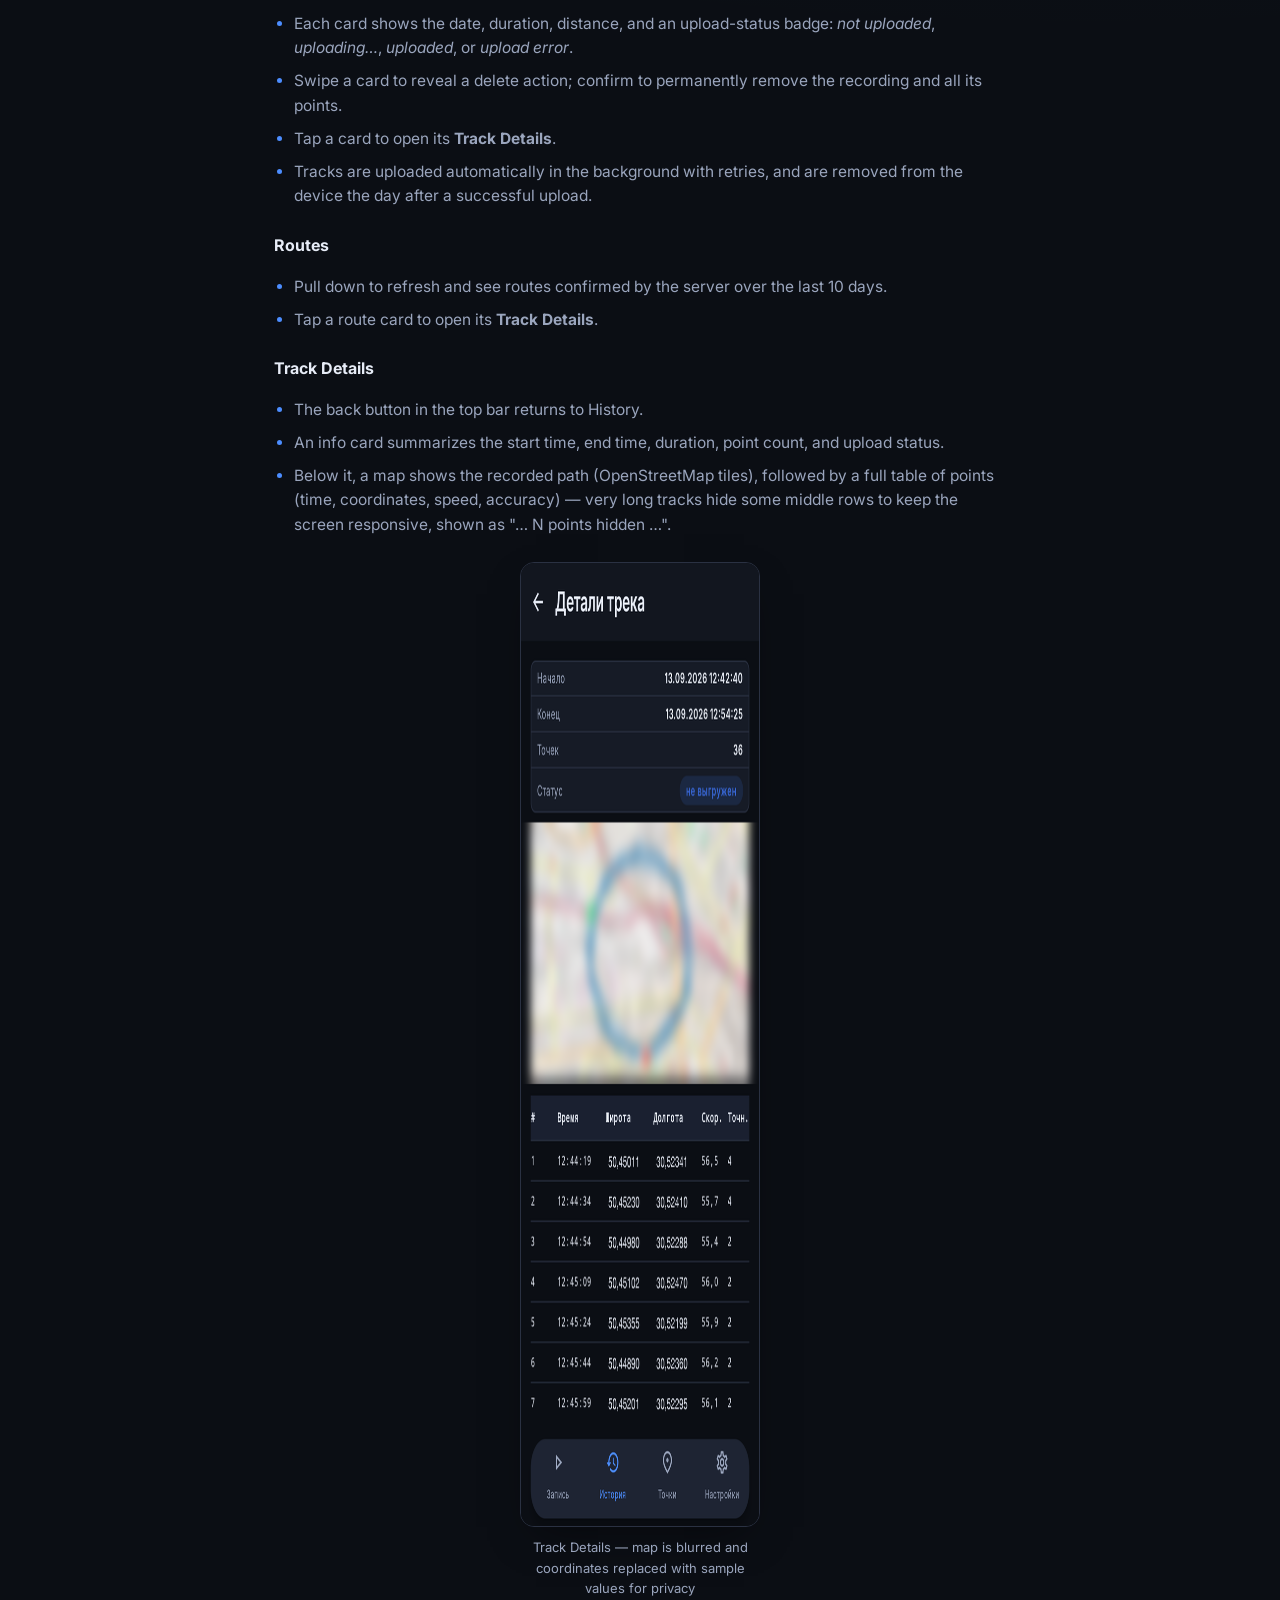
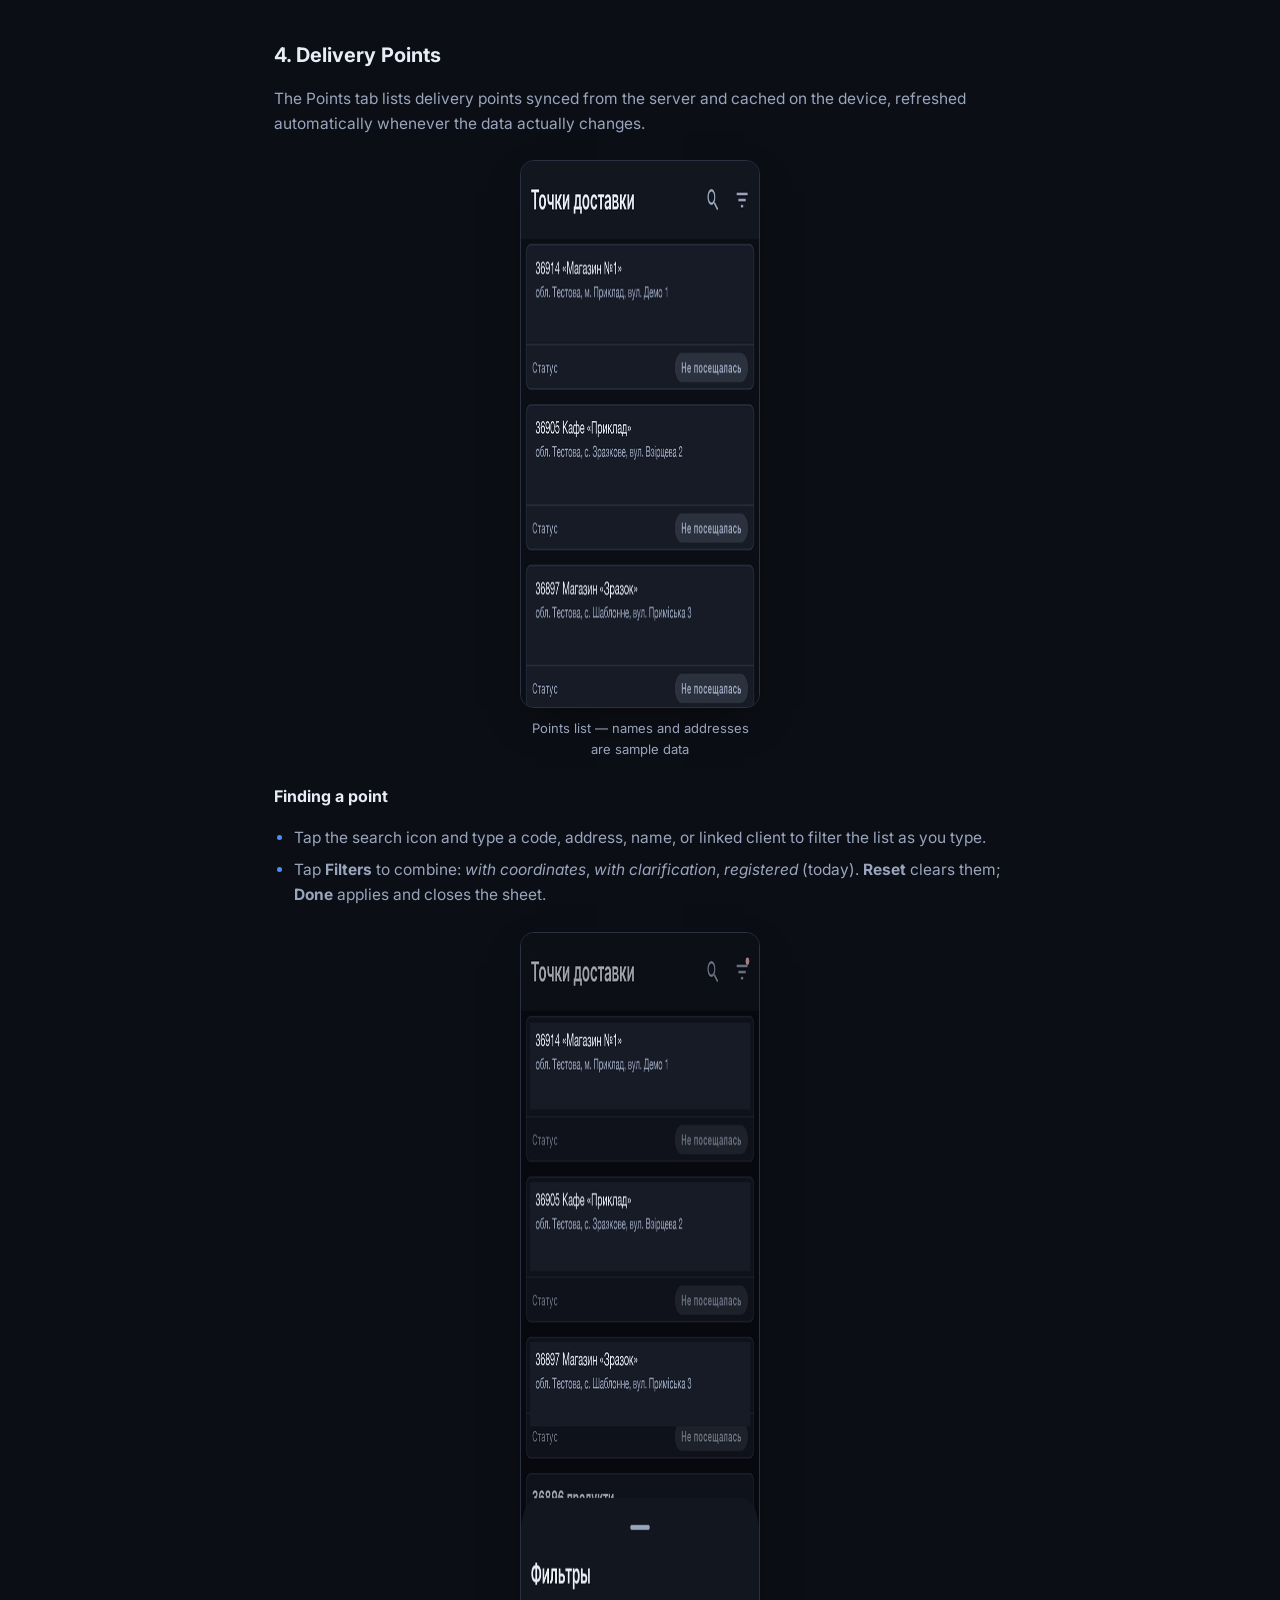
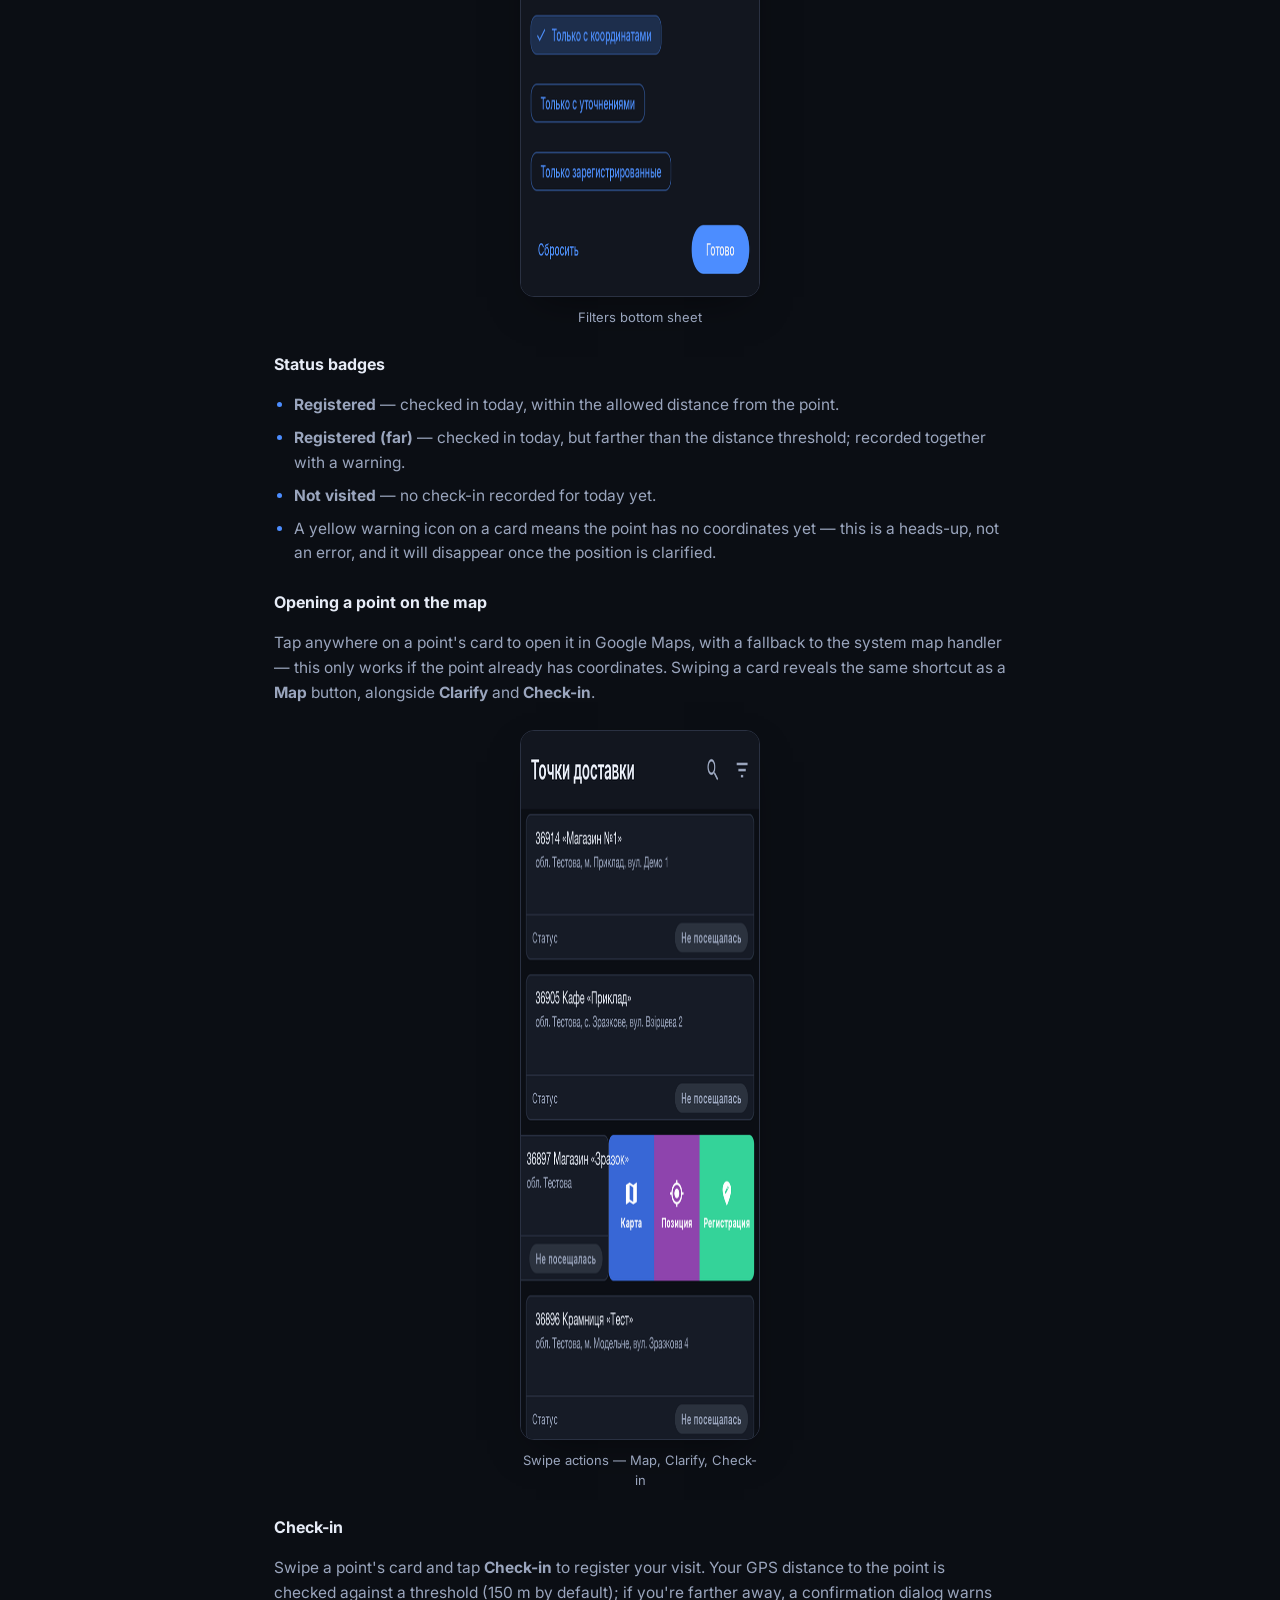
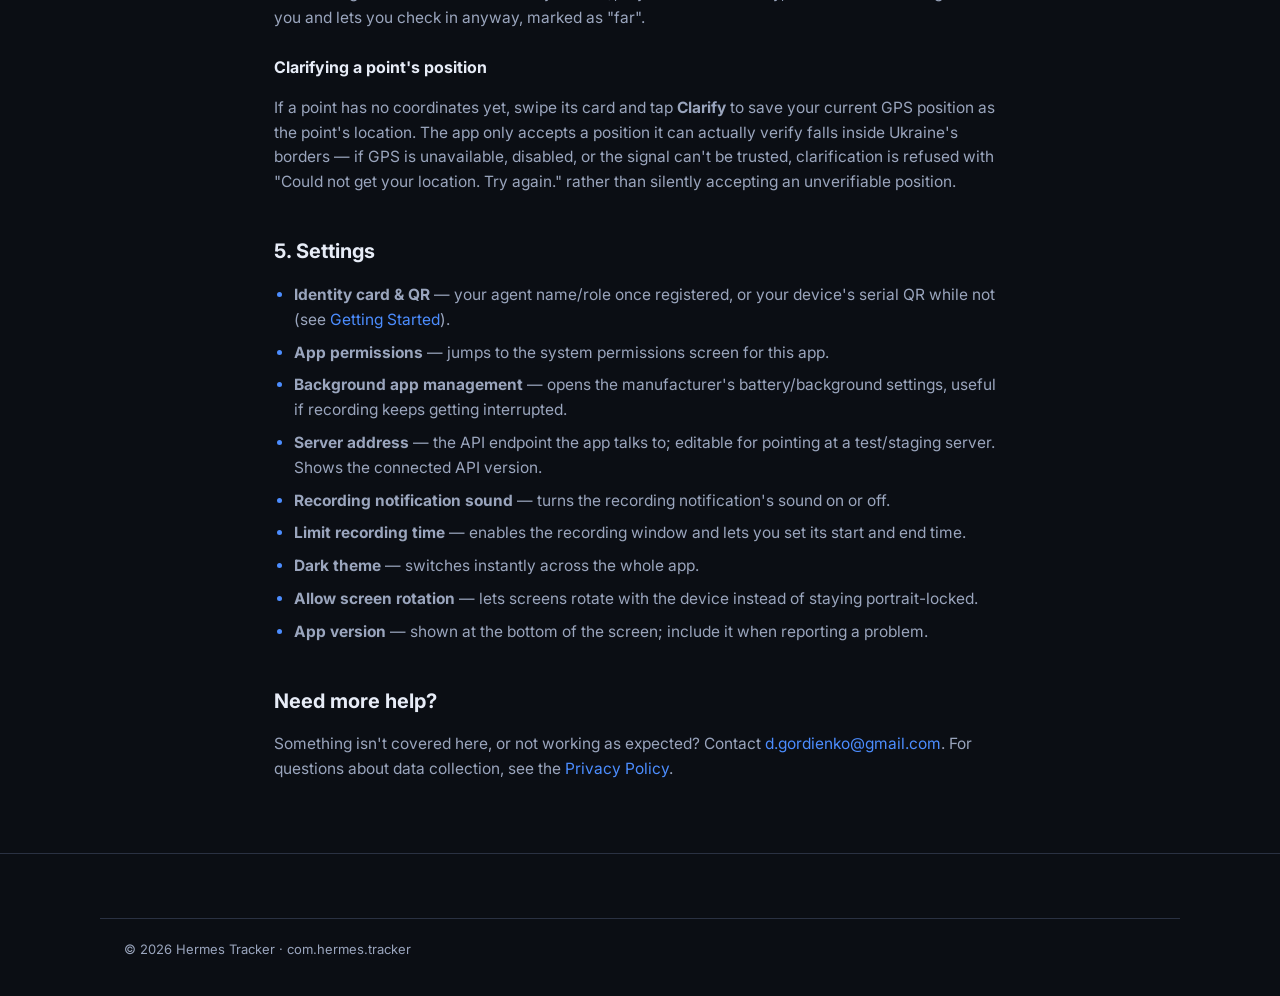
==== commit e8338ec2: "Replace blurred screenshots with cleaner cropped mockups Real-data screenshots redacted with heavy b" ====
--- a/guide.html
+++ b/guide.html
@@ -125,11 +125,11 @@
 
     <div class="screenshot-row">
       <figure class="screenshot">
-        <img src="assets/img/screens/settings.png" alt="Settings screen with identity card and QR code" loading="lazy" width="480" height="1067">
-        <figcaption>
-          <span data-lang-block="en">Settings — identity card, QR code and server address (blurred for privacy)</span>
-          <span data-lang-block="ru">Настройки — карточка профиля, QR-код и адрес сервера (размыты в целях приватности)</span>
-          <span data-lang-block="uk">Налаштування — картка профілю, QR-код і адреса сервера (розмито заради приватності)</span>
+        <img src="assets/img/screens/settings.png" alt="Settings screen with identity card and QR code" loading="lazy" width="480" height="965">
+        <figcaption>
+          <span data-lang-block="en">Settings — identity card, QR code and server address (sample data shown)</span>
+          <span data-lang-block="ru">Настройки — карточка профиля, QR-код и адрес сервера (показаны демонстрационные данные)</span>
+          <span data-lang-block="uk">Налаштування — картка профілю, QR-код і адреса сервера (показано демонстраційні дані)</span>
         </figcaption>
       </figure>
     </div>
@@ -167,7 +167,7 @@
 
     <div class="screenshot-row">
       <figure class="screenshot">
-        <img src="assets/img/screens/record.png" alt="Record screen with the start recording button" loading="lazy" width="480" height="1067">
+        <img src="assets/img/screens/record.png" alt="Record screen with the start recording button" loading="lazy" width="480" height="965">
         <figcaption>
           <span data-lang-block="en">Record tab, before starting</span>
           <span data-lang-block="ru">Вкладка Запись до начала записи</span>
@@ -188,7 +188,7 @@
 
     <div class="screenshot-row">
       <figure class="screenshot">
-        <img src="assets/img/screens/history-recordings.png" alt="History screen, Recordings tab" loading="lazy" width="480" height="1067">
+        <img src="assets/img/screens/history-recordings.png" alt="History screen, Recordings tab" loading="lazy" width="480" height="965">
         <figcaption>
           <span data-lang-block="en">Recordings tab</span>
           <span data-lang-block="ru">Вкладка «Записи»</span>
@@ -196,7 +196,7 @@
         </figcaption>
       </figure>
       <figure class="screenshot">
-        <img src="assets/img/screens/history-routes.png" alt="History screen, Routes tab" loading="lazy" width="480" height="1067">
+        <img src="assets/img/screens/history-routes.png" alt="History screen, Routes tab" loading="lazy" width="480" height="965">
         <figcaption>
           <span data-lang-block="en">Routes tab</span>
           <span data-lang-block="ru">Вкладка «Маршруты»</span>
@@ -267,11 +267,11 @@
 
     <div class="screenshot-row">
       <figure class="screenshot">
-        <img src="assets/img/screens/track-detail.png" alt="Track Details screen with map and point table" loading="lazy" width="480" height="1067">
-        <figcaption>
-          <span data-lang-block="en">Track Details — map and coordinates are blurred here for privacy</span>
-          <span data-lang-block="ru">Детали трека — карта и координаты размыты здесь в целях приватности</span>
-          <span data-lang-block="uk">Деталі треку — карту та координати тут розмито заради приватності</span>
+        <img src="assets/img/screens/track-detail.png" alt="Track Details screen with map and point table" loading="lazy" width="480" height="965">
+        <figcaption>
+          <span data-lang-block="en">Track Details — map is blurred and coordinates replaced with sample values for privacy</span>
+          <span data-lang-block="ru">Детали трека — карта размыта, а координаты заменены на демонстрационные значения</span>
+          <span data-lang-block="uk">Деталі треку — карту розмито, а координати замінено на демонстраційні значення</span>
         </figcaption>
       </figure>
     </div>
@@ -288,11 +288,11 @@
 
     <div class="screenshot-row">
       <figure class="screenshot">
-        <img src="assets/img/screens/points-list.png" alt="Delivery Points list with status badges" loading="lazy" width="480" height="1067">
-        <figcaption>
-          <span data-lang-block="en">Points list — names and addresses are blurred here for privacy</span>
-          <span data-lang-block="ru">Список точек — названия и адреса размыты здесь в целях приватности</span>
-          <span data-lang-block="uk">Список точок — назви та адреси тут розмито заради приватності</span>
+        <img src="assets/img/screens/points-list.png" alt="Delivery Points list with status badges" loading="lazy" width="480" height="548">
+        <figcaption>
+          <span data-lang-block="en">Points list — names and addresses are sample data</span>
+          <span data-lang-block="ru">Список точек — названия и адреса демонстрационные</span>
+          <span data-lang-block="uk">Список точок — назви та адреси демонстраційні</span>
         </figcaption>
       </figure>
     </div>
@@ -316,7 +316,7 @@
 
     <div class="screenshot-row">
       <figure class="screenshot">
-        <img src="assets/img/screens/points-filters.png" alt="Points filter bottom sheet" loading="lazy" width="480" height="1067">
+        <img src="assets/img/screens/points-filters.png" alt="Points filter bottom sheet" loading="lazy" width="480" height="965">
         <figcaption>
           <span data-lang-block="en">Filters bottom sheet</span>
           <span data-lang-block="ru">Лист фильтров</span>
@@ -358,11 +358,11 @@
 
     <div class="screenshot-row">
       <figure class="screenshot">
-        <img src="assets/img/screens/points-swipe.png" alt="Point card swiped to reveal Map, Position and Check-in actions" loading="lazy" width="480" height="1067">
-        <figcaption>
-          <span data-lang-block="en">Swipe actions — Map, Clarify, Check-in (names blurred for privacy)</span>
-          <span data-lang-block="ru">Свайп-действия — Карта, Позиция, Регистрация (названия размыты в целях приватности)</span>
-          <span data-lang-block="uk">Свайп-дії — Карта, Позиція, Реєстрація (назви розмито заради приватності)</span>
+        <img src="assets/img/screens/points-swipe.png" alt="Point card swiped to reveal Map, Position and Check-in actions" loading="lazy" width="480" height="710">
+        <figcaption>
+          <span data-lang-block="en">Swipe actions — Map, Clarify, Check-in</span>
+          <span data-lang-block="ru">Свайп-действия — Карта, Позиция, Регистрация</span>
+          <span data-lang-block="uk">Свайп-дії — Карта, Позиція, Реєстрація</span>
         </figcaption>
       </figure>
     </div>
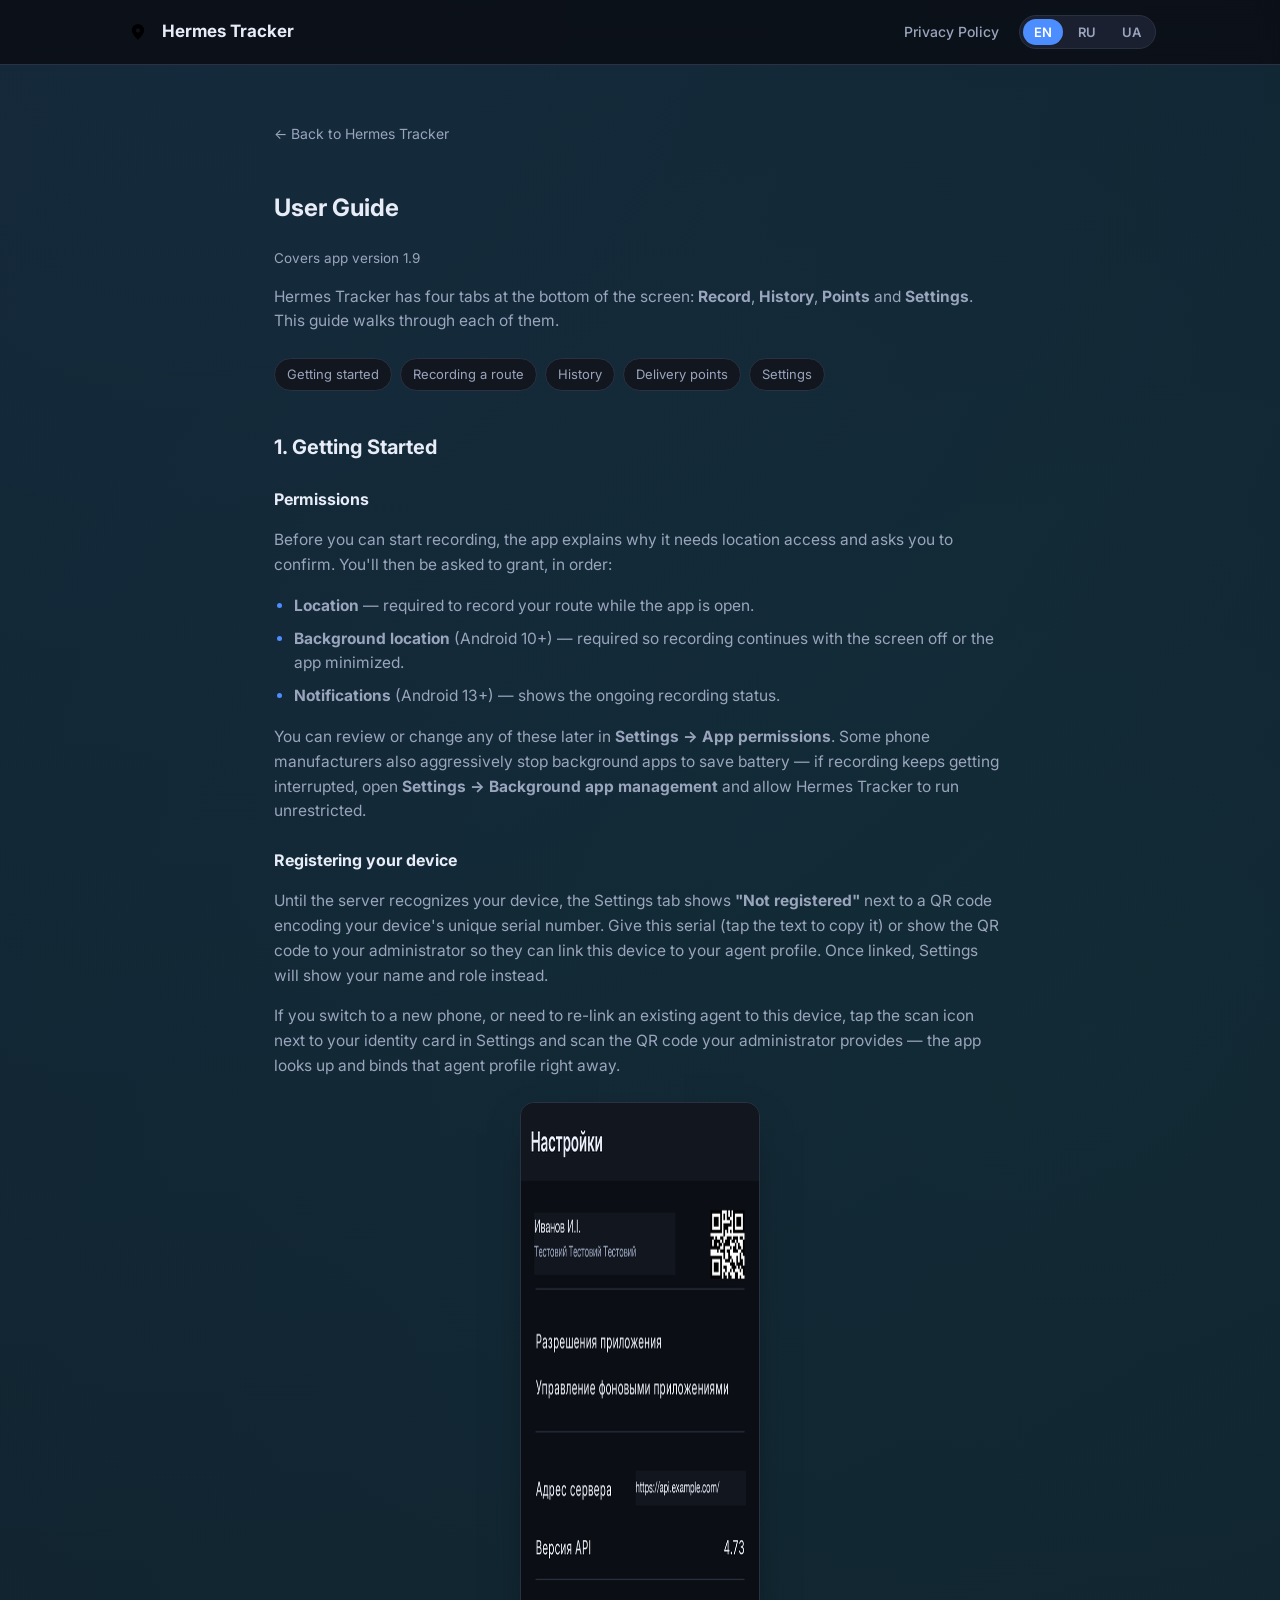
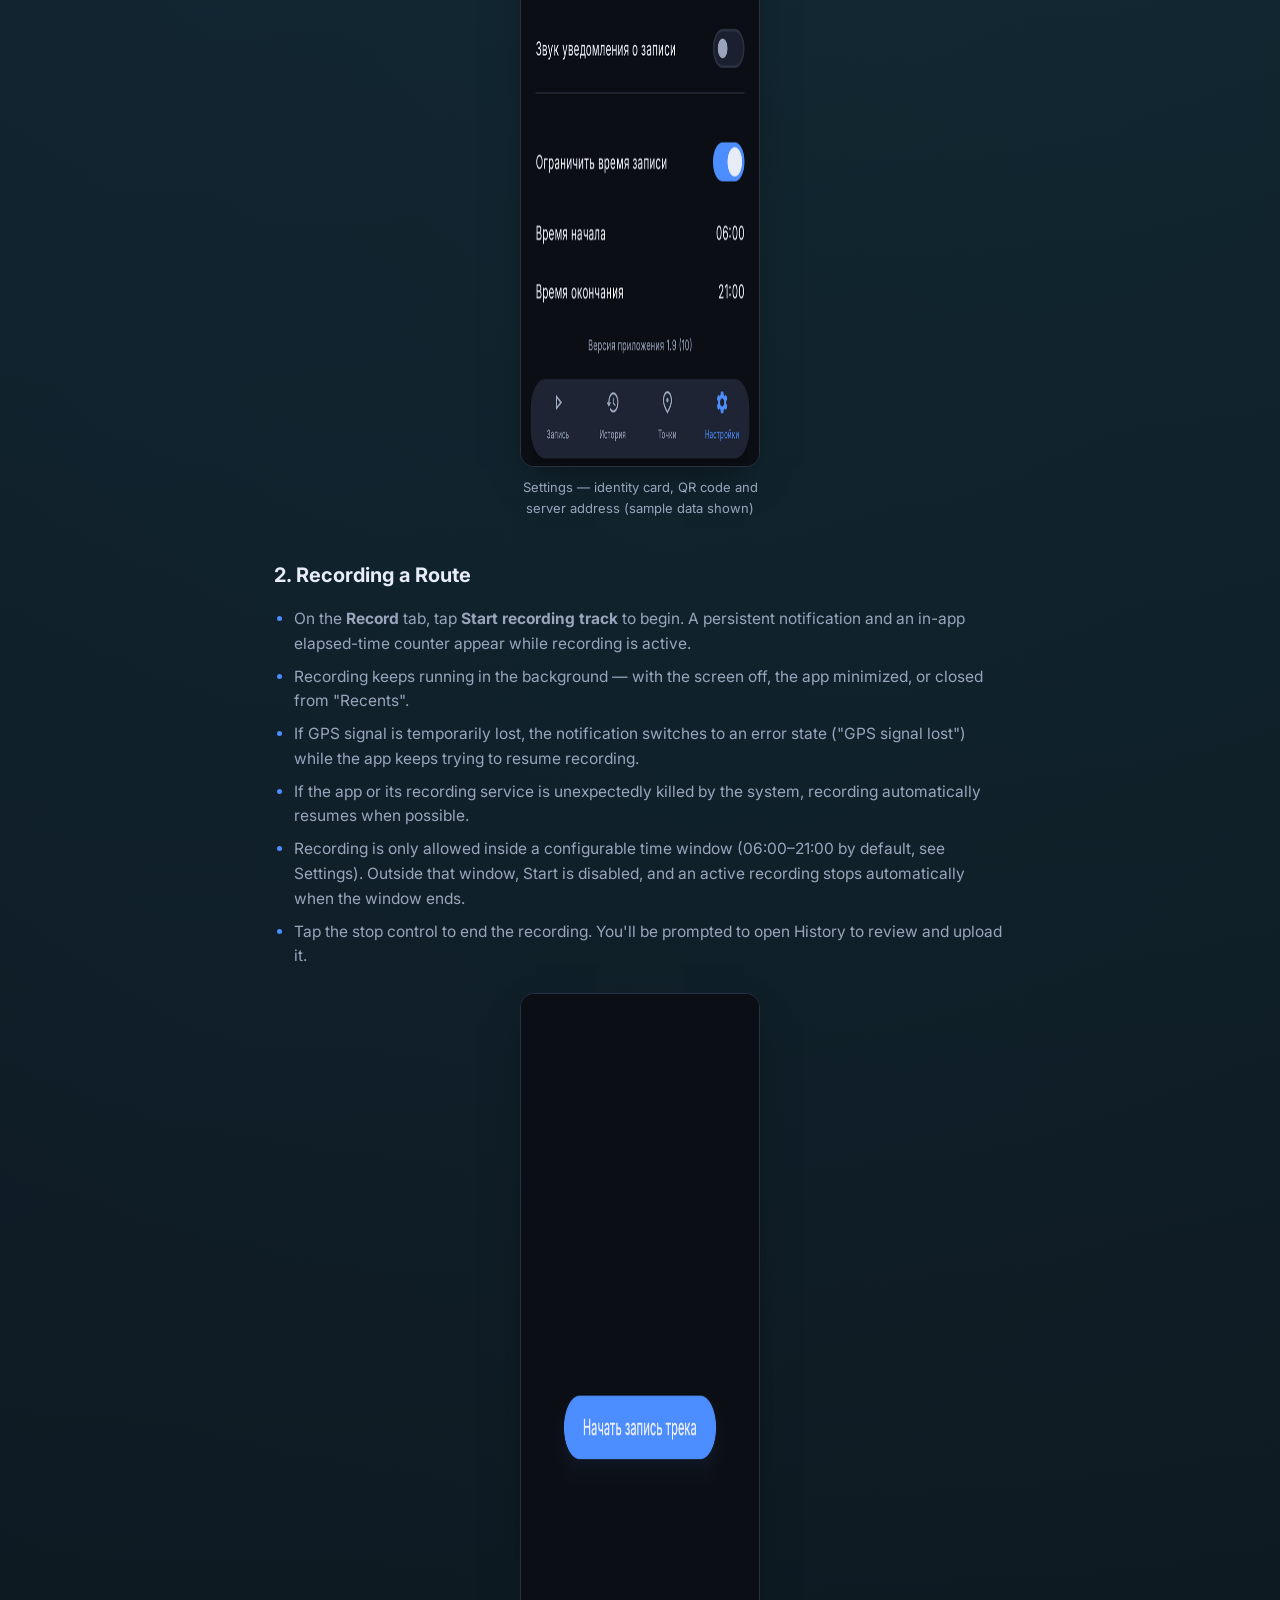
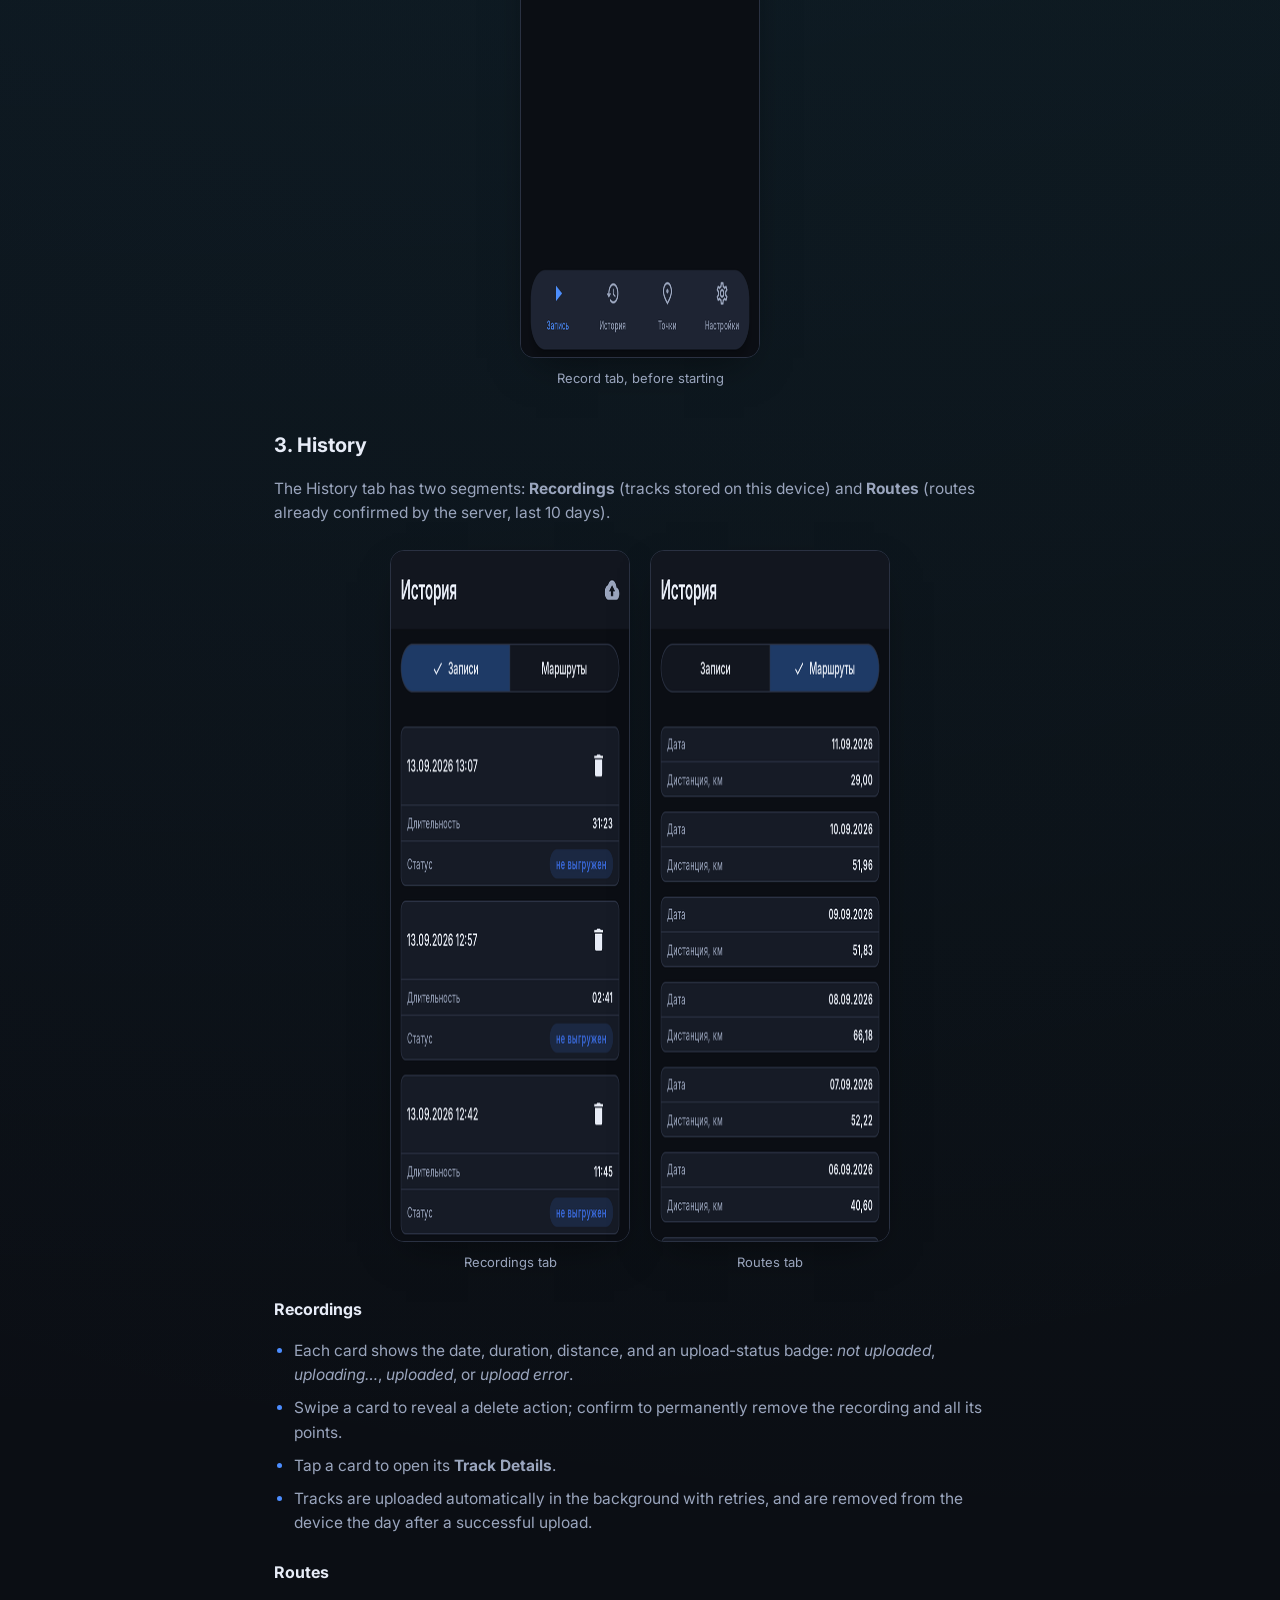
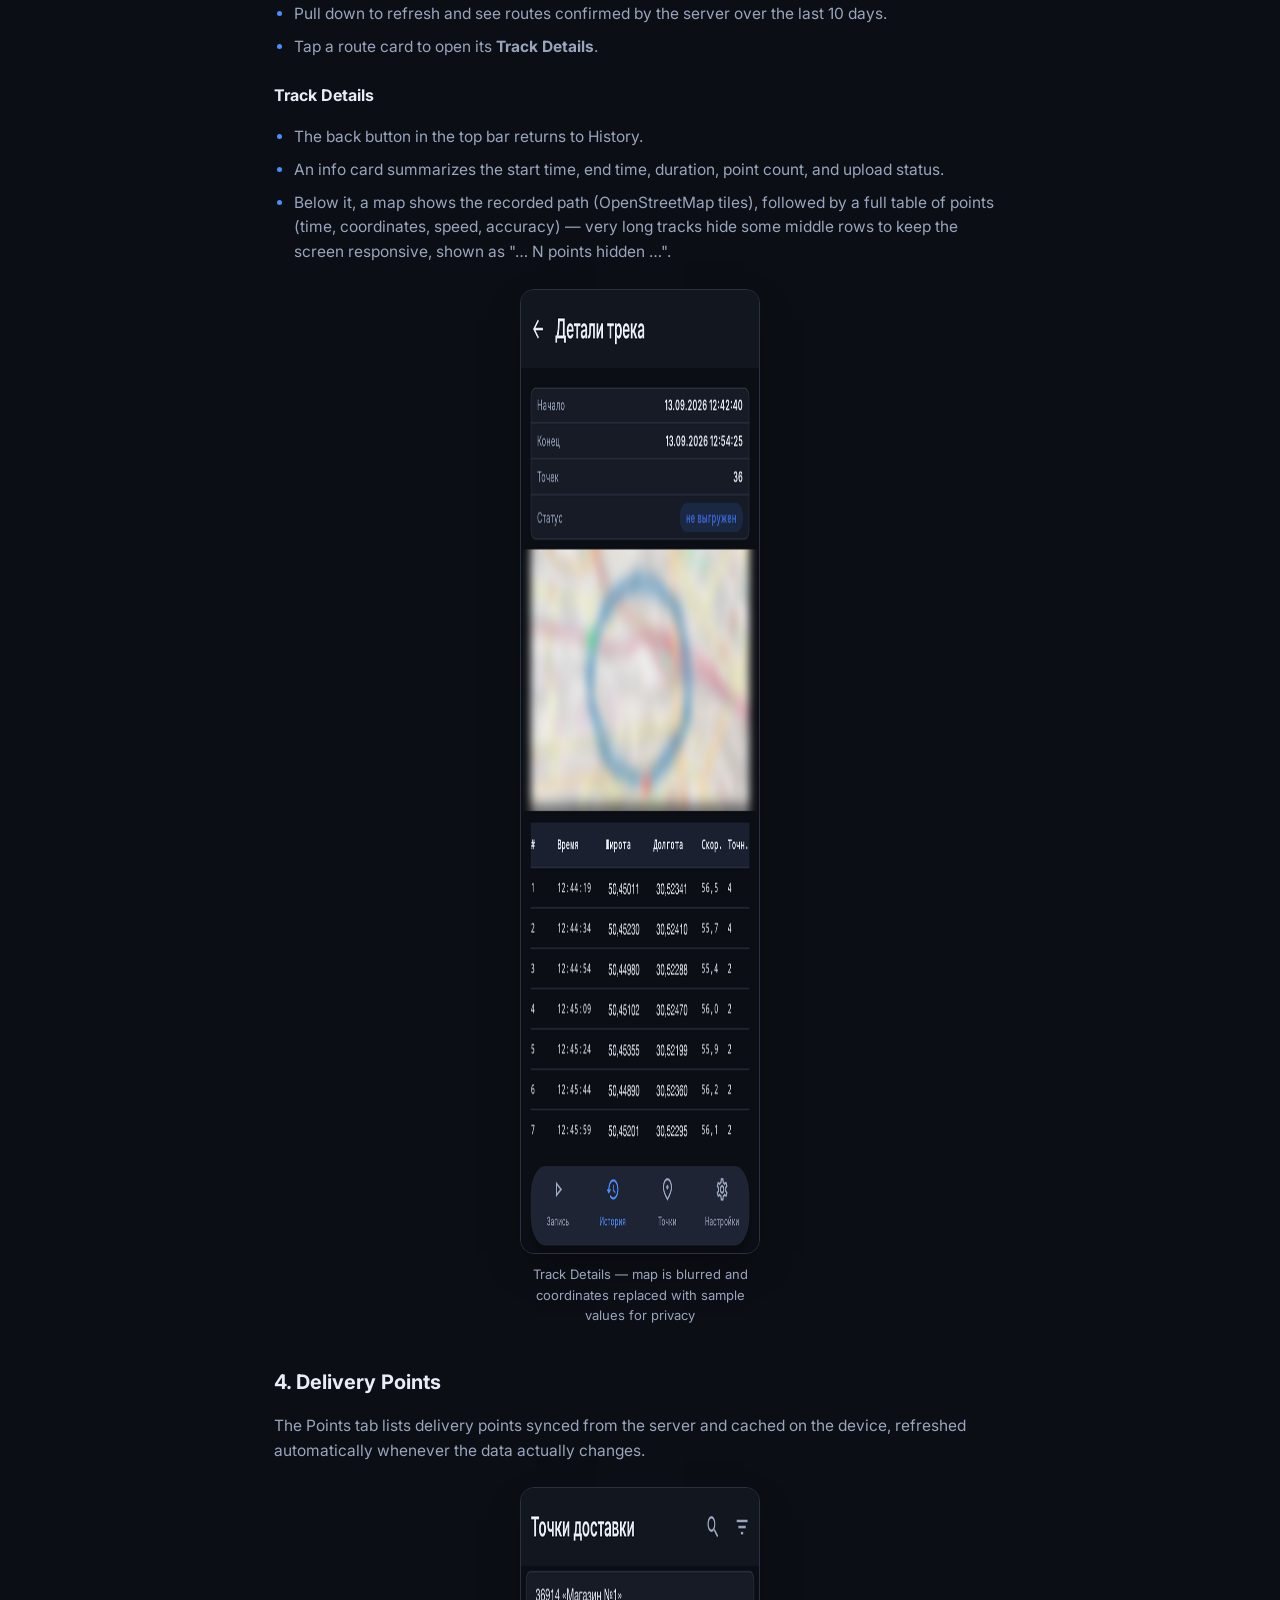
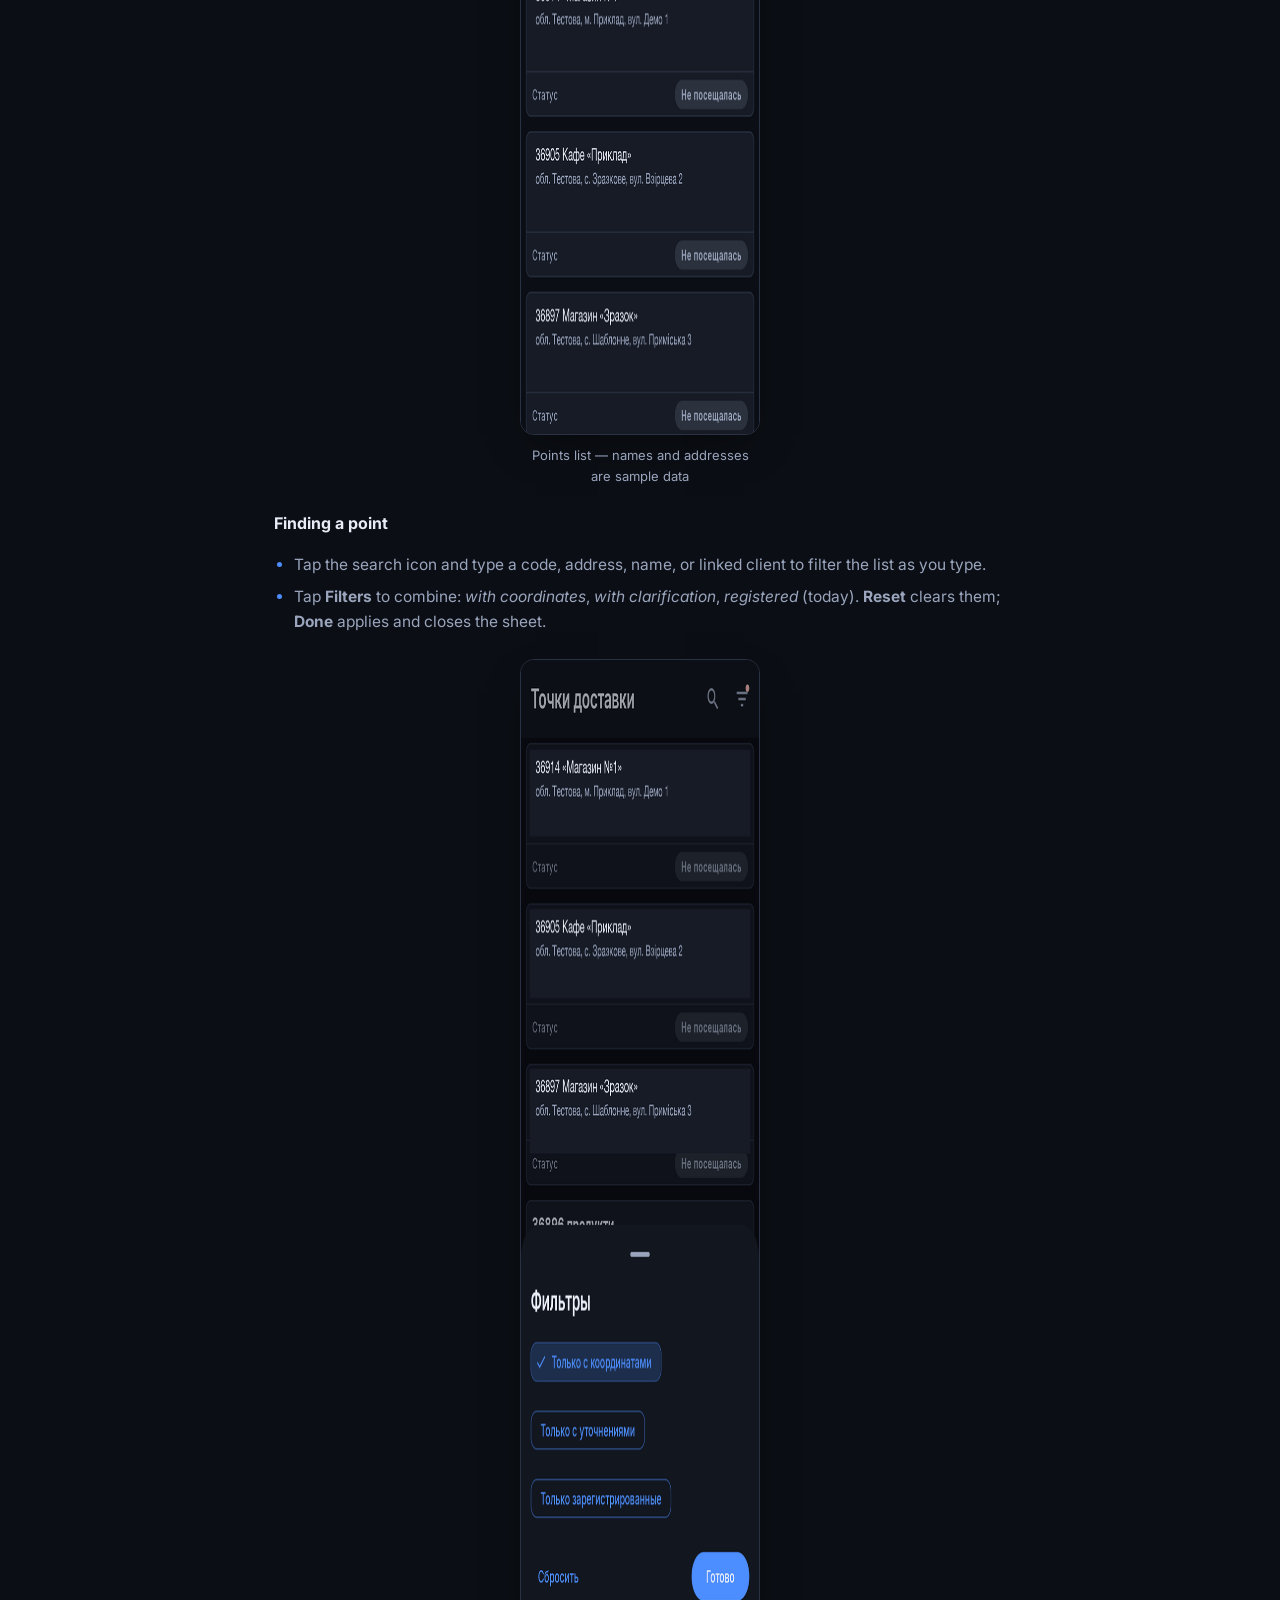
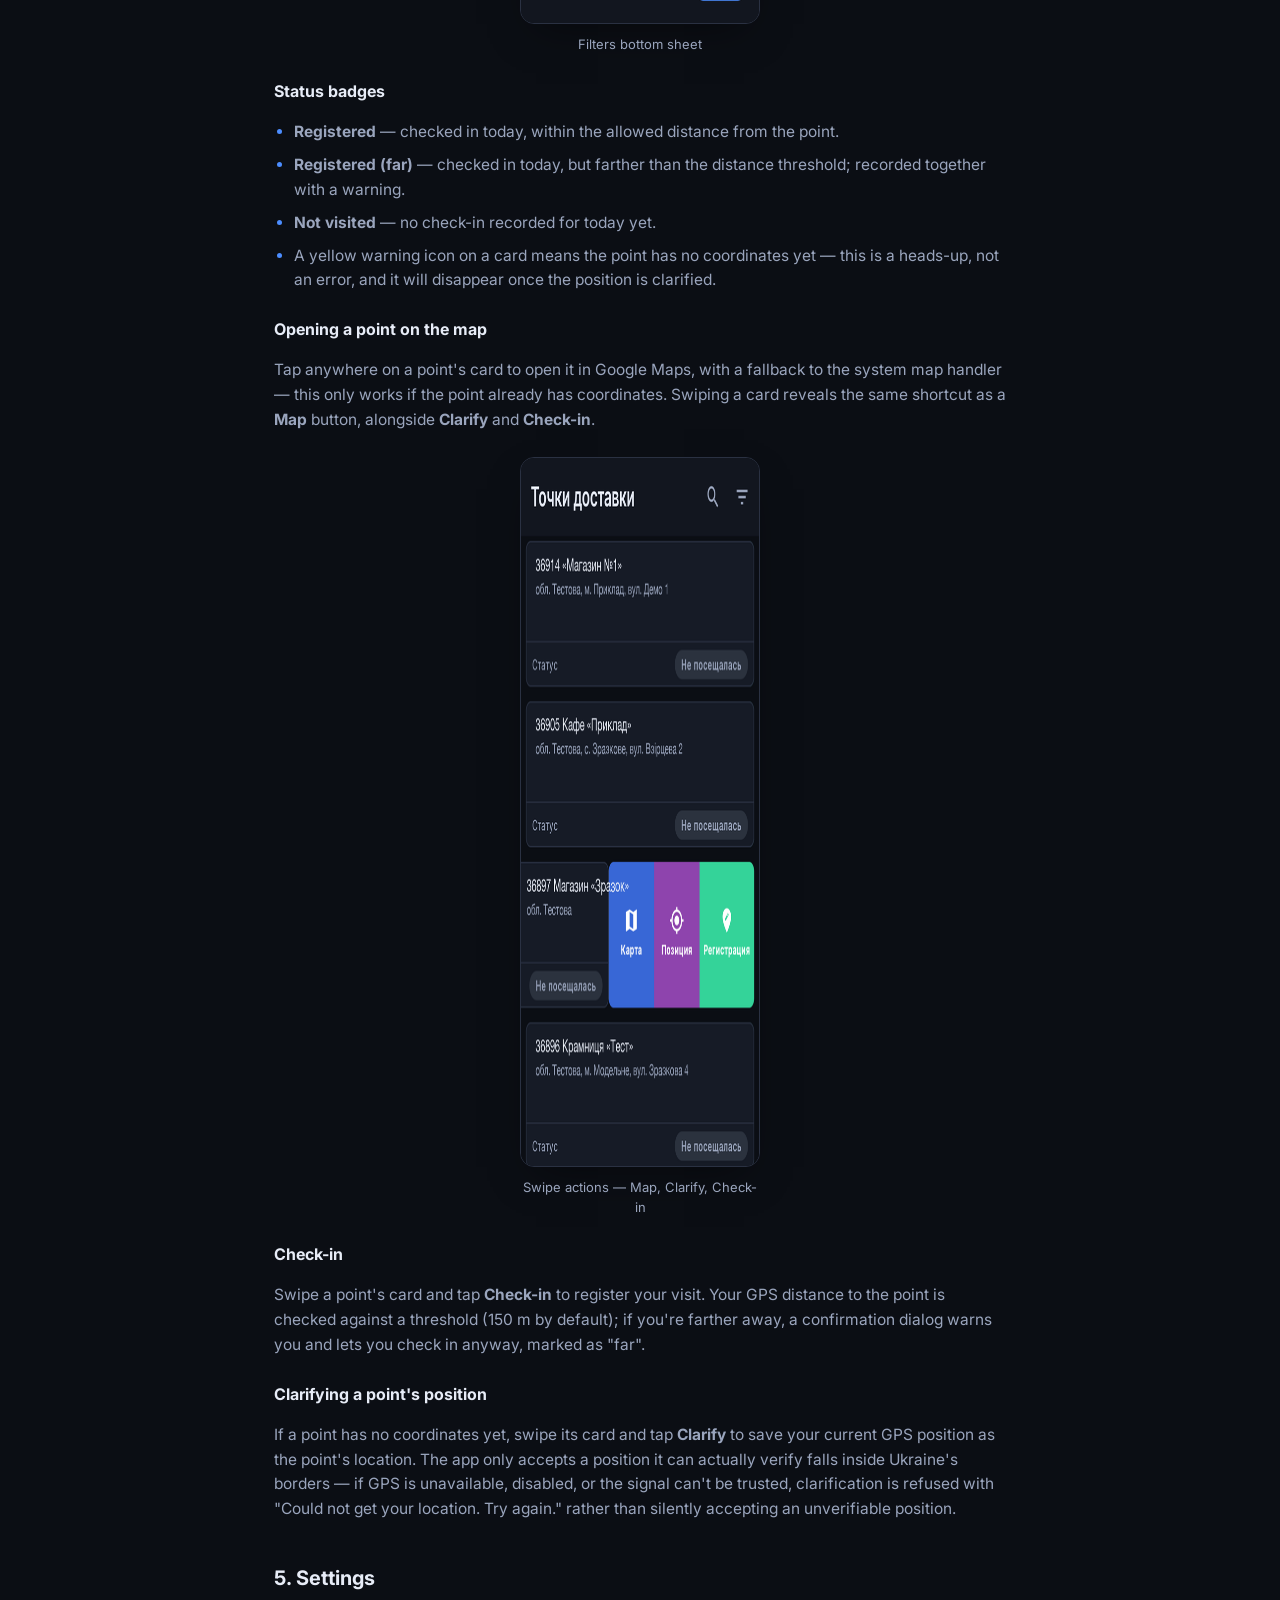
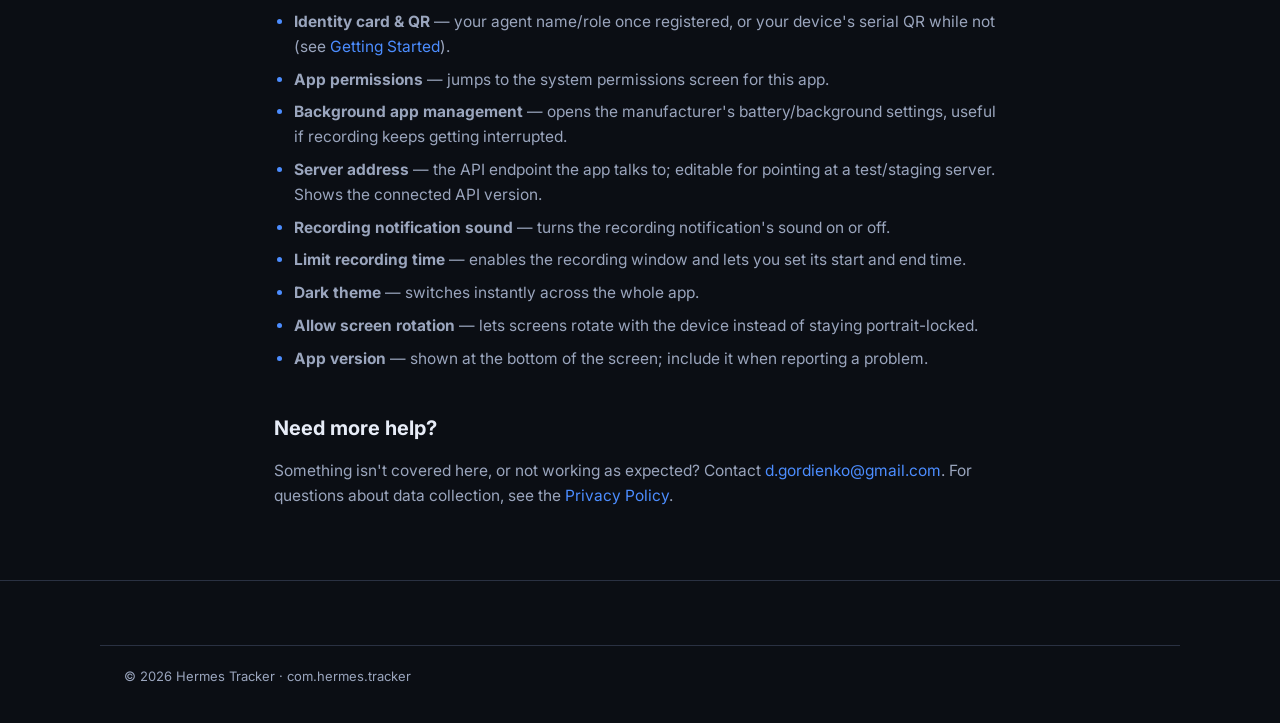
==== commit 9c6b8444: "Crop History screenshots tighter to remove the empty tail This test device only has 3 local recordin" ====
--- a/guide.html
+++ b/guide.html
@@ -188,7 +188,7 @@
 
     <div class="screenshot-row">
       <figure class="screenshot">
-        <img src="assets/img/screens/history-recordings.png" alt="History screen, Recordings tab" loading="lazy" width="480" height="965">
+        <img src="assets/img/screens/history-recordings.png" alt="History screen, Recordings tab" loading="lazy" width="480" height="692">
         <figcaption>
           <span data-lang-block="en">Recordings tab</span>
           <span data-lang-block="ru">Вкладка «Записи»</span>
@@ -196,7 +196,7 @@
         </figcaption>
       </figure>
       <figure class="screenshot">
-        <img src="assets/img/screens/history-routes.png" alt="History screen, Routes tab" loading="lazy" width="480" height="965">
+        <img src="assets/img/screens/history-routes.png" alt="History screen, Routes tab" loading="lazy" width="480" height="692">
         <figcaption>
           <span data-lang-block="en">Routes tab</span>
           <span data-lang-block="ru">Вкладка «Маршруты»</span>
